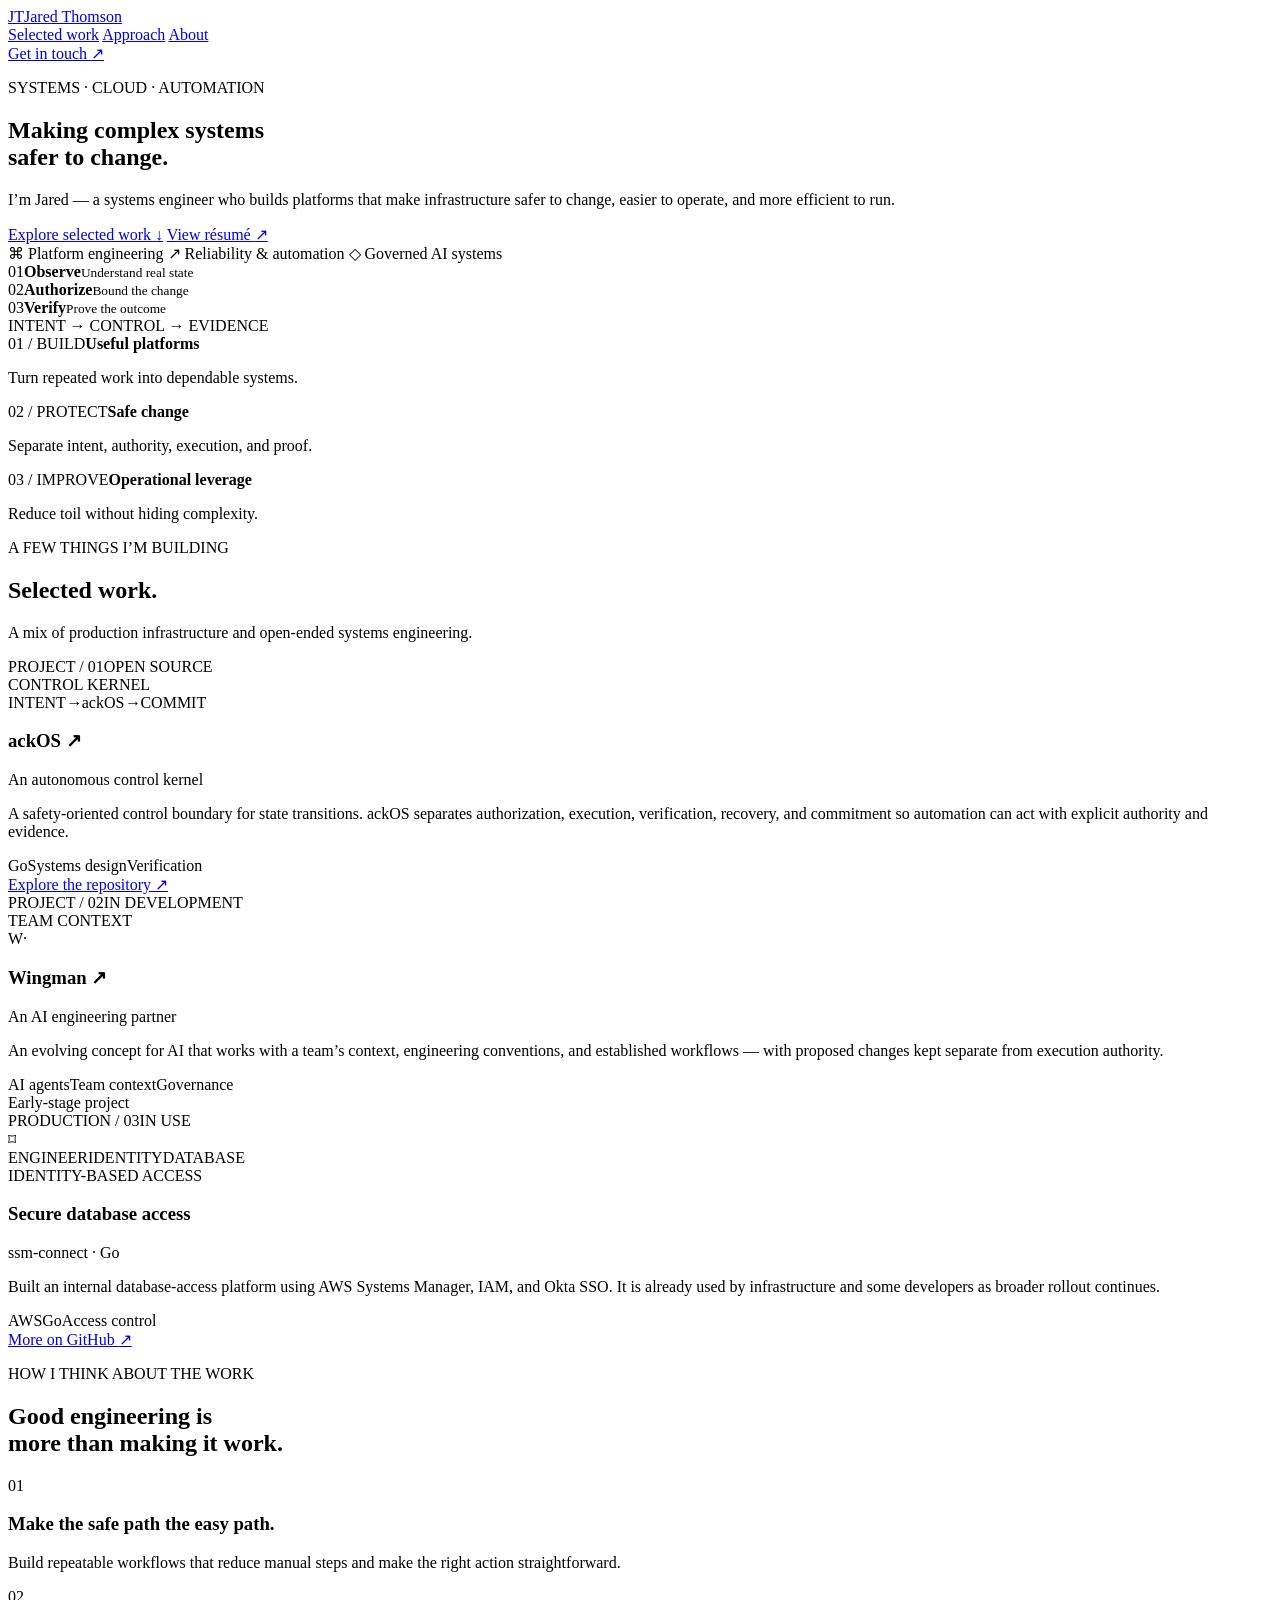
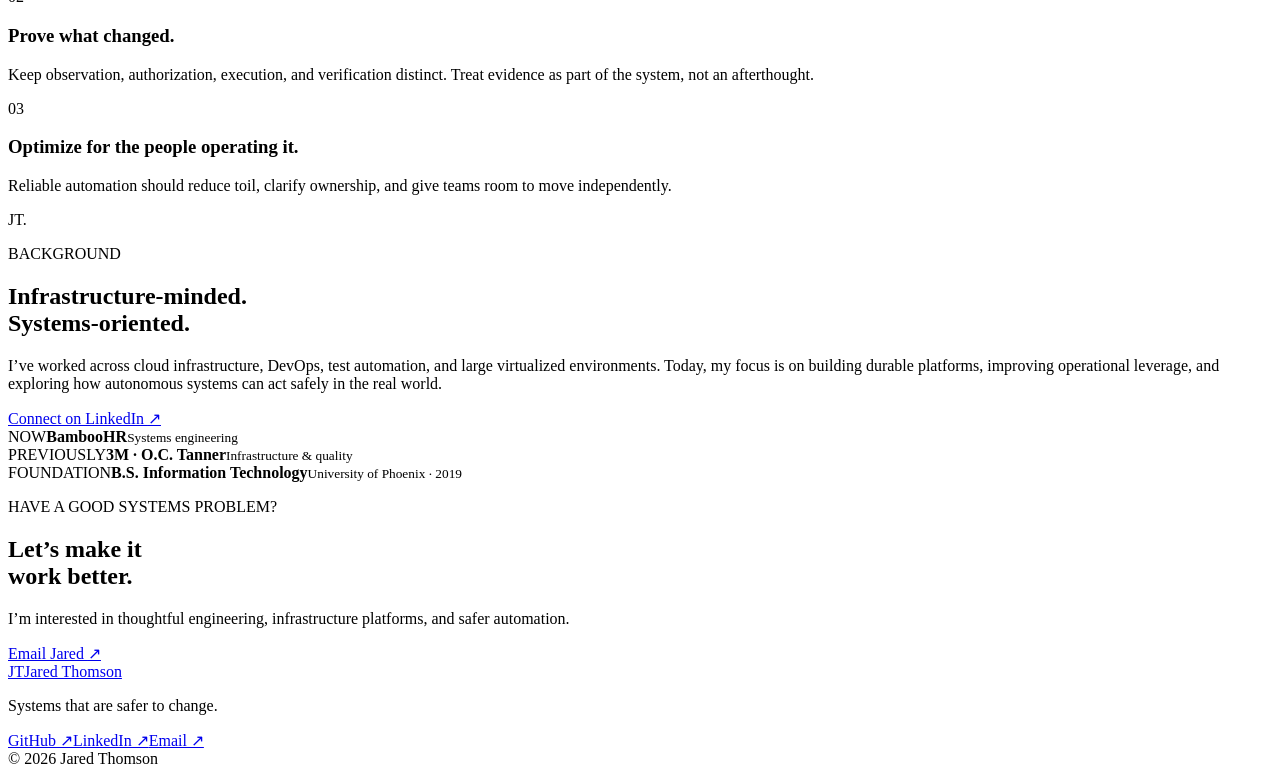
==== index.html @ 45418d06 "Build personal portfolio homepage" ====
<!doctype html>
<html lang="en">
<head>
  <meta charset="utf-8">
  <meta name="viewport" content="width=device-width, initial-scale=1">
  <meta name="theme-color" content="#10151d">
  <meta name="description" content="Jared Thomson — Staff Systems Engineer focused on cloud platforms, infrastructure automation, secure access, and safer systems.">
  <title>Jared Thomson — Systems Engineer</title>
  <link rel="stylesheet" href="styles.css">
  <link rel="preconnect" href="https://fonts.googleapis.com">
  <link rel="preconnect" href="https://fonts.gstatic.com" crossorigin>
  <link href="https://fonts.googleapis.com/css2?family=DM+Mono:wght@400;500&family=Manrope:wght@400;500;600;700;800&display=swap" rel="stylesheet">
</head>
<body>
  <div class="page-shell">
    <header class="site-header">
      <a class="wordmark" href="#top" aria-label="Jared Thomson home"><span class="wordmark-mark">JT</span><span>Jared Thomson</span></a>
      <nav aria-label="Main navigation">
        <a href="#work">Selected work</a>
        <a href="#approach">Approach</a>
        <a href="#about">About</a>
      </nav>
      <a class="header-link" href="mailto:jaredt37@gmail.com">Get in touch <span aria-hidden="true">↗</span></a>
    </header>

    <main id="top">
      <section class="hero">
        <div class="hero-copy">
          <p class="eyebrow"><span class="status-dot"></span> SYSTEMS · CLOUD · AUTOMATION</p>
          <h1>Making complex systems<br><span class="muted">safer to change.</span></h1>
          <p class="hero-lede">I’m Jared — a systems engineer who builds platforms that make infrastructure safer to change, easier to operate, and more efficient to run.</p>
          <div class="hero-actions">
            <a class="button button-primary" href="#work">Explore selected work <span aria-hidden="true">↓</span></a>
            <a class="button button-quiet" href="https://github.com/jaredt87/resume" target="_blank" rel="noreferrer">View résumé <span aria-hidden="true">↗</span></a>
          </div>
          <div class="hero-meta">
            <span><span class="meta-icon">⌘</span> Platform engineering</span>
            <span><span class="meta-icon">↗</span> Reliability &amp; automation</span>
            <span><span class="meta-icon">◇</span> Governed AI systems</span>
          </div>
        </div>
        <div class="hero-visual" aria-label="Illustration of a governed systems workflow">
          <div class="visual-grid"></div>
          <div class="orbit orbit-one"></div><div class="orbit orbit-two"></div>
          <div class="node node-top"><span class="node-icon">01</span><span><b>Observe</b><small>Understand real state</small></span></div>
          <div class="node node-center"><span class="node-icon node-icon-accent">02</span><span><b>Authorize</b><small>Bound the change</small></span></div>
          <div class="node node-bottom"><span class="node-icon">03</span><span><b>Verify</b><small>Prove the outcome</small></span></div>
          <div class="visual-caption"><span class="pulse-line"></span> INTENT → CONTROL → EVIDENCE</div>
        </div>
      </section>

      <section class="signal-row" aria-label="Focus areas">
        <div><span class="signal-label">01 / BUILD</span><strong>Useful platforms</strong><p>Turn repeated work into dependable systems.</p></div>
        <div><span class="signal-label">02 / PROTECT</span><strong>Safe change</strong><p>Separate intent, authority, execution, and proof.</p></div>
        <div><span class="signal-label">03 / IMPROVE</span><strong>Operational leverage</strong><p>Reduce toil without hiding complexity.</p></div>
      </section>

      <section class="section" id="work">
        <div class="section-heading">
          <div><p class="eyebrow">A FEW THINGS I’M BUILDING</p><h2>Selected work<span class="accent">.</span></h2></div>
          <p class="section-intro">A mix of production infrastructure and open-ended systems engineering.</p>
        </div>
        <div class="project-grid">
          <article class="project-card project-featured">
            <div class="card-topline"><span class="project-index">PROJECT / 01</span><span class="tag tag-live">OPEN SOURCE</span></div>
            <div class="project-art art-kernel" aria-hidden="true">
              <div class="kernel-label">CONTROL KERNEL</div>
              <div class="kernel-flow"><span>INTENT</span><i>→</i><span class="kernel-core">ackOS</span><i>→</i><span>COMMIT</span></div>
              <div class="kernel-base"><span></span><span></span><span></span><span></span><span></span></div>
            </div>
            <h3>ackOS <span class="external" aria-hidden="true">↗</span></h3>
            <p class="project-subtitle">An autonomous control kernel</p>
            <p>A safety-oriented control boundary for state transitions. ackOS separates authorization, execution, verification, recovery, and commitment so automation can act with explicit authority and evidence.</p>
            <div class="tag-row"><span>Go</span><span>Systems design</span><span>Verification</span></div>
            <a class="card-link" href="https://github.com/jaredt87/ackOS" target="_blank" rel="noreferrer">Explore the repository <span aria-hidden="true">↗</span></a>
          </article>

          <article class="project-card">
            <div class="card-topline"><span class="project-index">PROJECT / 02</span><span class="tag">IN DEVELOPMENT</span></div>
            <div class="project-art art-wingman" aria-hidden="true">
              <div class="wingman-window"><div class="window-dots"><i></i><i></i><i></i></div><div class="window-line wide"></div><div class="window-line"></div><div class="window-chip">TEAM CONTEXT</div><div class="window-branch"><span></span><span></span><span></span></div></div>
              <div class="wingman-orb">W<span>·</span></div>
            </div>
            <h3>Wingman <span class="external" aria-hidden="true">↗</span></h3>
            <p class="project-subtitle">An AI engineering partner</p>
            <p>An evolving concept for AI that works with a team’s context, engineering conventions, and established workflows — with proposed changes kept separate from execution authority.</p>
            <div class="tag-row"><span>AI agents</span><span>Team context</span><span>Governance</span></div>
            <span class="card-note">Early-stage project</span>
          </article>

          <article class="project-card">
            <div class="card-topline"><span class="project-index">PRODUCTION / 03</span><span class="tag tag-live">IN USE</span></div>
            <div class="project-art art-access" aria-hidden="true">
              <div class="access-lock">⌑</div><div class="access-path"><span>ENGINEER</span><i></i><span>IDENTITY</span><i></i><span>DATABASE</span></div>
              <div class="access-caption">IDENTITY-BASED ACCESS</div>
            </div>
            <h3>Secure database access</h3>
            <p class="project-subtitle">ssm-connect · Go</p>
            <p>Built an internal database-access platform using AWS Systems Manager, IAM, and Okta SSO. It is already used by infrastructure and some developers as broader rollout continues.</p>
            <div class="tag-row"><span>AWS</span><span>Go</span><span>Access control</span></div>
            <a class="card-link" href="https://github.com/jaredt87" target="_blank" rel="noreferrer">More on GitHub <span aria-hidden="true">↗</span></a>
          </article>
        </div>
      </section>

      <section class="approach-section" id="approach">
        <div class="approach-heading"><p class="eyebrow">HOW I THINK ABOUT THE WORK</p><h2>Good engineering is<br>more than making it work.</h2></div>
        <div class="principles">
          <div class="principle"><span class="principle-number">01</span><div><h3>Make the safe path the easy path.</h3><p>Build repeatable workflows that reduce manual steps and make the right action straightforward.</p></div></div>
          <div class="principle"><span class="principle-number">02</span><div><h3>Prove what changed.</h3><p>Keep observation, authorization, execution, and verification distinct. Treat evidence as part of the system, not an afterthought.</p></div></div>
          <div class="principle"><span class="principle-number">03</span><div><h3>Optimize for the people operating it.</h3><p>Reliable automation should reduce toil, clarify ownership, and give teams room to move independently.</p></div></div>
        </div>
      </section>

      <section class="experience-strip" id="about">
        <div class="experience-mark">JT<span>.</span></div>
        <div class="experience-copy"><p class="eyebrow">BACKGROUND</p><h2>Infrastructure-minded.<br>Systems-oriented.</h2><p>I’ve worked across cloud infrastructure, DevOps, test automation, and large virtualized environments. Today, my focus is on building durable platforms, improving operational leverage, and exploring how autonomous systems can act safely in the real world.</p><a class="text-link" href="https://www.linkedin.com/in/jaredthomson1987/" target="_blank" rel="noreferrer">Connect on LinkedIn <span aria-hidden="true">↗</span></a></div>
        <div class="experience-facts">
          <div><span>NOW</span><strong>BambooHR</strong><small>Systems engineering</small></div>
          <div><span>PREVIOUSLY</span><strong>3M · O.C. Tanner</strong><small>Infrastructure &amp; quality</small></div>
          <div><span>FOUNDATION</span><strong>B.S. Information Technology</strong><small>University of Phoenix · 2019</small></div>
        </div>
      </section>

      <section class="contact-section">
        <p class="eyebrow">HAVE A GOOD SYSTEMS PROBLEM?</p>
        <h2>Let’s make it<br><span class="muted">work better.</span></h2>
        <p>I’m interested in thoughtful engineering, infrastructure platforms, and safer automation.</p>
        <a class="button button-primary" href="mailto:jaredt37@gmail.com">Email Jared <span aria-hidden="true">↗</span></a>
      </section>
    </main>

    <footer class="site-footer">
      <a class="wordmark" href="#top"><span class="wordmark-mark">JT</span><span>Jared Thomson</span></a>
      <p>Systems that are safer to change.</p>
      <div class="footer-links"><a href="https://github.com/jaredt87" target="_blank" rel="noreferrer">GitHub ↗</a><a href="https://www.linkedin.com/in/jaredthomson1987/" target="_blank" rel="noreferrer">LinkedIn ↗</a><a href="mailto:jaredt37@gmail.com">Email ↗</a></div>
      <span class="copyright">© <span id="year">2026</span> Jared Thomson</span>
    </footer>
  </div>
  <script>document.getElementById('year').textContent = new Date().getFullYear();</script>
</body>
</html>
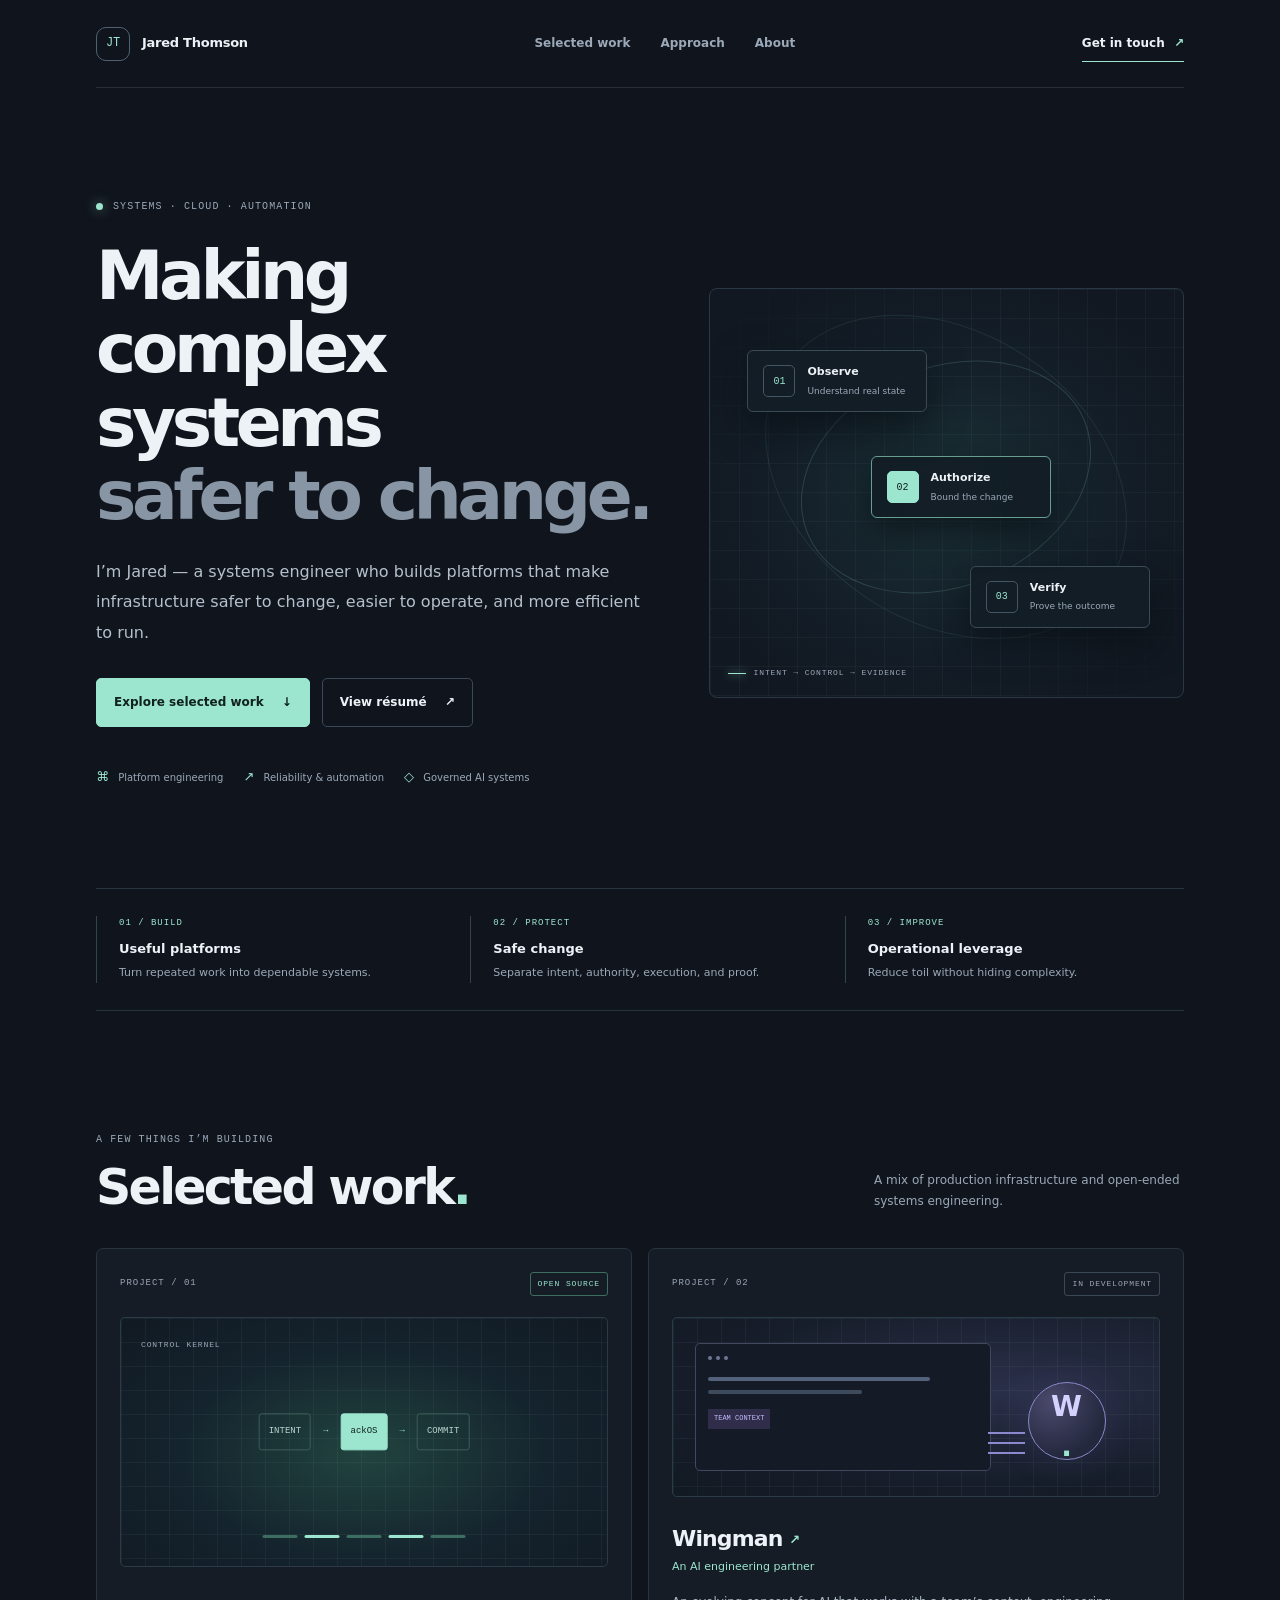
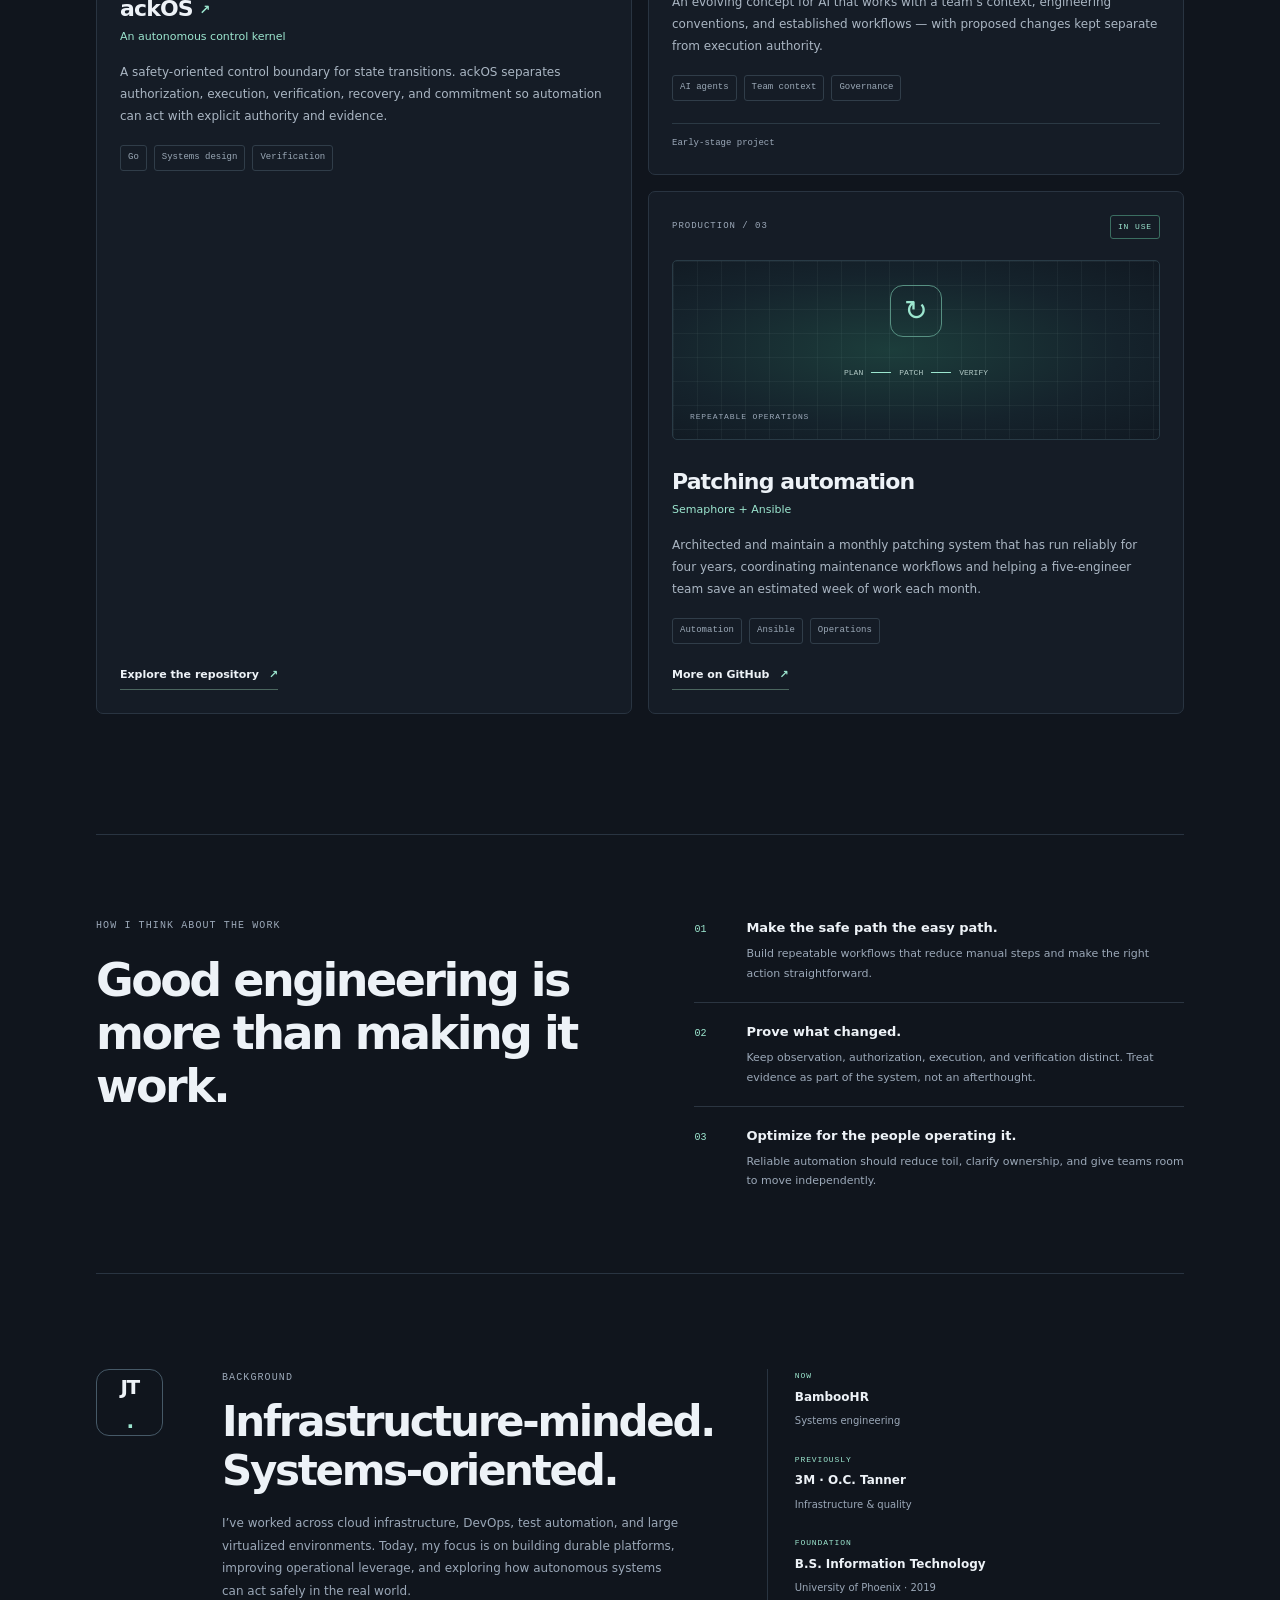
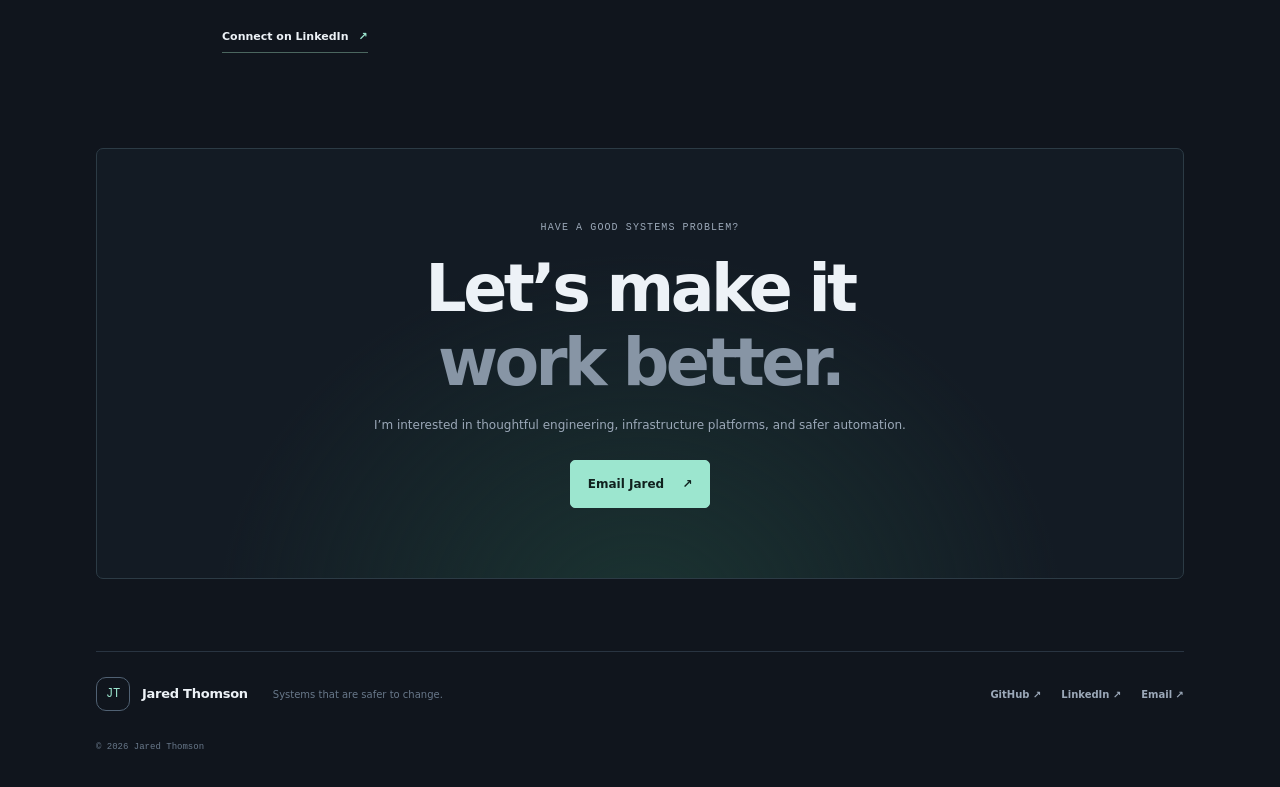
==== commit 76a631ab: "Feature patching automation instead of internal access tool" ====
--- a/index.html
+++ b/index.html
@@ -91,13 +91,13 @@
           <article class="project-card">
             <div class="card-topline"><span class="project-index">PRODUCTION / 03</span><span class="tag tag-live">IN USE</span></div>
             <div class="project-art art-access" aria-hidden="true">
-              <div class="access-lock">⌑</div><div class="access-path"><span>ENGINEER</span><i></i><span>IDENTITY</span><i></i><span>DATABASE</span></div>
-              <div class="access-caption">IDENTITY-BASED ACCESS</div>
+              <div class="access-lock">↻</div><div class="access-path"><span>PLAN</span><i></i><span>PATCH</span><i></i><span>VERIFY</span></div>
+              <div class="access-caption">REPEATABLE OPERATIONS</div>
             </div>
-            <h3>Secure database access</h3>
-            <p class="project-subtitle">ssm-connect · Go</p>
-            <p>Built an internal database-access platform using AWS Systems Manager, IAM, and Okta SSO. It is already used by infrastructure and some developers as broader rollout continues.</p>
-            <div class="tag-row"><span>AWS</span><span>Go</span><span>Access control</span></div>
+            <h3>Patching automation</h3>
+            <p class="project-subtitle">Semaphore + Ansible</p>
+            <p>Architected and maintain a monthly patching system that has run reliably for four years, coordinating maintenance workflows and helping a five-engineer team save an estimated week of work each month.</p>
+            <div class="tag-row"><span>Automation</span><span>Ansible</span><span>Operations</span></div>
             <a class="card-link" href="https://github.com/jaredt87" target="_blank" rel="noreferrer">More on GitHub <span aria-hidden="true">↗</span></a>
           </article>
         </div>
--- a/styles.css
+++ b/styles.css
@@ -0,0 +1 @@
+:root{color-scheme:dark;--bg:#10151d;--panel:#151c26;--panel-2:#1a2430;--line:#293441;--text:#edf2f7;--muted:#9ba8b8;--faint:#68788a;--accent:#9ce6cf;--accent-dark:#1f6658;--mono:"DM Mono",monospace;--sans:"Manrope",system-ui,sans-serif}*{box-sizing:border-box}html{scroll-behavior:smooth;scroll-padding-top:92px}body{margin:0;background:var(--bg);color:var(--text);font-family:var(--sans);font-size:15px;line-height:1.7;-webkit-font-smoothing:antialiased}.page-shell{max-width:1440px;margin:0 auto;padding:0 6.1%}.site-header{height:88px;display:flex;align-items:center;justify-content:space-between;border-bottom:1px solid rgba(153,174,192,.16);gap:24px}.wordmark{display:inline-flex;align-items:center;gap:12px;color:var(--text);text-decoration:none;font-size:13px;font-weight:800;letter-spacing:-.02em;white-space:nowrap}.wordmark-mark{display:grid;place-items:center;width:34px;height:34px;border:1px solid #506173;border-radius:10px;color:var(--accent);font-family:var(--mono);font-size:12px;font-weight:500}.site-header nav,.footer-links{display:flex;align-items:center;gap:30px}.site-header nav a,.header-link,.footer-links a{color:var(--muted);text-decoration:none;font-size:12px;font-weight:600;transition:color .2s}.site-header nav a:hover,.header-link:hover,.footer-links a:hover{color:var(--accent)}.header-link{color:var(--text);border-bottom:1px solid var(--accent);padding:8px 0}.header-link span{color:var(--accent);margin-left:5px}.hero{display:grid;grid-template-columns:1.08fr .92fr;gap:5%;align-items:center;padding:95px 0 80px;min-height:580px}.eyebrow,.signal-label,.project-index,.tag,.visual-caption,.kernel-label,.access-caption,.experience-facts>div>span{font-family:var(--mono);font-size:10px;letter-spacing:.11em;color:var(--muted);font-weight:400}.eyebrow{display:flex;align-items:center;gap:10px;margin:0 0 24px}.status-dot{width:7px;height:7px;border-radius:50%;background:var(--accent);box-shadow:0 0 12px rgba(156,230,207,.55)}h1,h2,h3,p{margin-top:0}h1{font-size:clamp(42px,5.3vw,76px);line-height:1.08;letter-spacing:-.065em;font-weight:700;margin-bottom:25px}.muted{color:#8795a5}.hero-lede{max-width:570px;color:#b5c0cc;font-size:16px;line-height:1.9;margin-bottom:30px}.hero-actions{display:flex;gap:12px;flex-wrap:wrap}.button{display:inline-flex;align-items:center;justify-content:center;gap:18px;padding:13px 17px;border-radius:5px;text-decoration:none;font-size:12px;font-weight:800;transition:transform .2s,background .2s,border-color .2s}.button:hover{transform:translateY(-2px)}.button-primary{background:var(--accent);color:#10211e;border:1px solid var(--accent)}.button-primary:hover{background:#b9f4e2}.button-quiet{color:var(--text);border:1px solid #3b4857;background:transparent}.button-quiet:hover{border-color:var(--accent)}.hero-meta{display:flex;flex-wrap:wrap;gap:20px;margin-top:39px;color:var(--muted);font-size:10px}.meta-icon{color:var(--accent);margin-right:6px;font-size:13px}.hero-visual{position:relative;min-height:375px;overflow:hidden;border:1px solid #2a3744;border-radius:8px;background:radial-gradient(ellipse at 50% 50%,#1c3337 0,#141f29 47%,#111821 80%)}.visual-grid{position:absolute;inset:0;background-image:linear-gradient(rgba(151,177,189,.06) 1px,transparent 1px),linear-gradient(90deg,rgba(151,177,189,.06) 1px,transparent 1px);background-size:29px 29px;mask-image:linear-gradient(135deg,transparent,#000 30%,#000 75%,transparent)}.orbit{position:absolute;left:50%;top:46%;border:1px solid rgba(156,230,207,.17);border-radius:50%;transform:translate(-50%,-50%) rotate(-22deg)}.orbit-one{width:300px;height:220px}.orbit-two{width:390px;height:290px;transform:translate(-50%,-50%) rotate(34deg);border-color:rgba(156,230,207,.09)}.node{position:absolute;display:flex;align-items:center;gap:12px;padding:12px 15px;border:1px solid #3a4b56;background:rgba(19,29,38,.94);border-radius:6px;box-shadow:0 14px 35px #080d13aa;min-width:180px}.node b{display:block;font-size:11px;font-weight:700}.node small{display:block;color:var(--muted);font-size:9px;margin-top:2px}.node-icon{display:grid;place-items:center;width:32px;height:32px;border:1px solid #445665;border-radius:5px;color:var(--accent);font-family:var(--mono);font-size:10px}.node-icon-accent{background:var(--accent);color:#10211e;border-color:var(--accent)}.node-top{left:8%;top:15%}.node-center{left:34%;top:41%;z-index:2;border-color:#679e90}.node-bottom{right:7%;bottom:17%}.visual-caption{position:absolute;bottom:17px;left:18px;display:flex;align-items:center;gap:8px;font-size:8px}.pulse-line{width:18px;height:1px;background:var(--accent);box-shadow:0 0 8px var(--accent)}.signal-row{display:grid;grid-template-columns:repeat(3,1fr);border-top:1px solid var(--line);border-bottom:1px solid var(--line);padding:27px 0;gap:35px}.signal-row>div{padding-left:22px;border-left:1px solid #35424f}.signal-label{display:block;color:var(--accent);margin-bottom:7px;font-size:9px}.signal-row strong{display:block;font-size:13px;margin-bottom:4px}.signal-row p{margin:0;color:var(--muted);font-size:11px}.section{padding:105px 0}.section-heading{display:flex;justify-content:space-between;align-items:end;gap:30px;margin-bottom:32px}.section-heading .eyebrow{margin-bottom:12px}h2{font-size:clamp(32px,4vw,49px);line-height:1.15;letter-spacing:-.055em;margin-bottom:0}.accent{color:var(--accent)}.section-intro{max-width:310px;color:var(--muted);font-size:12px;margin:0 0 5px}.project-grid{display:grid;grid-template-columns:repeat(2,minmax(0,1fr));gap:16px}.project-card{display:flex;flex-direction:column;align-items:flex-start;background:var(--panel);border:1px solid var(--line);border-radius:7px;padding:23px;min-width:0;transition:border-color .2s,transform .2s}.project-card:hover{border-color:#526d71;transform:translateY(-3px)}.project-featured{grid-row:span 2}.card-topline{width:100%;display:flex;align-items:center;justify-content:space-between;gap:12px}.project-index{font-size:9px}.tag{font-size:8px;border:1px solid #3a4855;border-radius:3px;padding:4px 7px;white-space:nowrap}.tag-live{color:var(--accent);border-color:#3b6e61}.project-art{position:relative;width:100%;height:180px;margin:21px 0 23px;border-radius:5px;overflow:hidden;border:1px solid #293b46;background:#111922}.art-kernel{height:250px;background:radial-gradient(ellipse at 50% 55%,#21443f,#14232d 55%,#111922)}.art-kernel:before,.art-wingman:before,.art-access:before{content:"";position:absolute;inset:0;background-image:linear-gradient(rgba(162,197,191,.06) 1px,transparent 1px),linear-gradient(90deg,rgba(162,197,191,.06) 1px,transparent 1px);background-size:24px 24px}.kernel-label{position:absolute;top:20px;left:20px;font-size:8px}.kernel-flow{position:absolute;top:46%;left:50%;transform:translate(-50%,-50%);display:flex;align-items:center;gap:12px;font-family:var(--mono);font-size:9px;white-space:nowrap}.kernel-flow span{border:1px solid #3d5c59;padding:10px 9px;color:#b8d6cf;border-radius:3px}.kernel-flow i{font-style:normal;color:var(--accent)}.kernel-flow .kernel-core{background:var(--accent);color:#10211e;border-color:var(--accent);font-weight:500}.kernel-base{position:absolute;bottom:28px;left:50%;transform:translateX(-50%);display:flex;gap:7px}.kernel-base span{height:3px;width:35px;background:#3b6e61;border-radius:5px}.kernel-base span:nth-child(2),.kernel-base span:nth-child(4){background:var(--accent)}.project-card h3{font-size:22px;letter-spacing:-.04em;margin:0 0 1px}.external{font-size:13px;color:var(--accent);vertical-align:middle}.project-subtitle{color:var(--accent);font-size:11px;margin-bottom:14px}.project-card>p:not(.project-subtitle){font-size:12px;color:#aab6c3;line-height:1.85;margin-bottom:18px}.tag-row{display:flex;flex-wrap:wrap;gap:7px;margin-bottom:22px}.tag-row span{font-family:var(--mono);font-size:9px;color:#9ba9b7;border:1px solid #303d49;border-radius:3px;padding:4px 7px}.card-link,.text-link{margin-top:auto;display:inline-flex;gap:10px;align-items:center;color:var(--text);text-decoration:none;font-size:11px;font-weight:800;border-bottom:1px solid #4b665f;padding-bottom:5px}.card-link span,.text-link span{color:var(--accent)}.card-note{font-family:var(--mono);font-size:9px;color:var(--muted);border-top:1px solid #2b3944;padding-top:12px;width:100%;margin-top:auto}.art-wingman{background:radial-gradient(ellipse at 70% 40%,#2b304a,#171e2b 60%,#111922)}.wingman-window{position:absolute;top:25px;left:22px;width:61%;height:128px;background:#141b27;border:1px solid #41475e;border-radius:5px;padding:12px}.window-dots{display:flex;gap:4px;margin-bottom:17px}.window-dots i{width:4px;height:4px;border-radius:50%;background:#6d7895}.window-line{height:4px;width:57%;background:#3d4b5d;border-radius:3px;margin:9px 0}.window-line.wide{width:82%;background:#53617a}.window-chip{display:inline-block;font-family:var(--mono);font-size:7px;color:#c3bdfb;background:#302d4b;padding:4px 6px;margin-top:6px}.window-branch{position:absolute;right:-35px;bottom:16px;display:flex;flex-direction:column;gap:8px}.window-branch span{width:37px;height:2px;background:#8e8ad0}.wingman-orb{position:absolute;right:11%;top:36%;display:grid;place-items:center;width:78px;height:78px;border:1px solid #8c88c8;border-radius:50%;background:radial-gradient(circle at 30% 25%,#4a496d,#24283d 70%);box-shadow:0 0 36px #6663a52b;font-size:28px;font-weight:800;color:#d4d1ff}.wingman-orb span{color:var(--accent)}.art-access{background:radial-gradient(ellipse at 45% 50%,#1c3d3b,#15232c 60%,#111922)}.access-lock{position:absolute;top:24px;left:50%;transform:translateX(-50%);display:grid;place-items:center;width:52px;height:52px;border:1px solid #579082;border-radius:13px;color:var(--accent);font-size:28px}.access-path{position:absolute;left:50%;top:59%;transform:translateX(-50%);display:flex;align-items:center;gap:8px;white-space:nowrap;font-family:var(--mono);font-size:8px;color:#b2c9c6}.access-path i{width:20px;height:1px;background:var(--accent)}.access-caption{position:absolute;bottom:15px;left:17px;font-size:8px}.approach-section{border-top:1px solid var(--line);border-bottom:1px solid var(--line);padding:82px 0;display:grid;grid-template-columns:1fr 1fr;gap:10%}.approach-heading .eyebrow{margin-bottom:20px}.approach-heading h2{font-size:clamp(31px,3.7vw,46px)}.principles{display:flex;flex-direction:column}.principle{display:grid;grid-template-columns:38px 1fr;gap:14px;padding:18px 0;border-bottom:1px solid #2b3541}.principle:first-child{padding-top:0}.principle:last-child{border-bottom:0;padding-bottom:0}.principle-number{font-family:var(--mono);font-size:10px;color:var(--accent);padding-top:4px}.principle h3{font-size:13px;margin:0 0 5px}.principle p{font-size:11px;color:var(--muted);line-height:1.8;margin:0}.experience-strip{padding:95px 0;display:grid;grid-template-columns:90px 1fr .82fr;gap:36px;align-items:start}.experience-mark{width:67px;height:67px;display:grid;place-items:center;border:1px solid #465967;border-radius:13px;font-size:20px;font-weight:800;letter-spacing:-.08em}.experience-mark span{color:var(--accent)}.experience-copy .eyebrow{margin-bottom:12px}.experience-copy h2{font-size:clamp(30px,3.5vw,42px);margin-bottom:17px}.experience-copy>p:not(.eyebrow){max-width:460px;color:var(--muted);font-size:12px;line-height:1.9;margin-bottom:20px}.experience-facts{border-left:1px solid var(--line);padding-left:27px;display:flex;flex-direction:column;gap:20px}.experience-facts>div>span{display:block;font-size:8px;color:var(--accent);margin-bottom:4px}.experience-facts strong{display:block;font-size:12px}.experience-facts small{color:var(--muted);font-size:10px}.contact-section{text-align:center;border:1px solid #2c3b45;border-radius:7px;padding:70px 20px;margin:0 0 72px;background:radial-gradient(ellipse at 50% 110%,#1b3432 0,transparent 55%),#131b24}.contact-section .eyebrow{justify-content:center;margin-bottom:16px}.contact-section h2{font-size:clamp(42px,6vw,65px);margin-bottom:14px}.contact-section>p:not(.eyebrow){color:var(--muted);font-size:12px;margin-bottom:24px}.site-footer{border-top:1px solid var(--line);padding:25px 0 32px;display:flex;align-items:center;gap:25px;flex-wrap:wrap}.site-footer>p{margin:0;color:var(--faint);font-size:10px}.footer-links{margin-left:auto;gap:20px}.footer-links a{font-size:10px}.copyright{width:100%;color:var(--faint);font-family:var(--mono);font-size:9px;margin-top:4px}@media(min-width:1200px){.page-shell{padding:0 7.5%}.hero{padding-top:110px;padding-bottom:100px}.hero-visual{min-height:410px}.section{padding:120px 0}}@media(max-width:850px){.page-shell{padding:0 5%}.site-header{height:75px}.site-header nav{gap:16px}.site-header nav a{font-size:11px}.hero{grid-template-columns:1fr;gap:40px;padding:75px 0 65px}.hero-visual{min-height:350px}.hero-copy{max-width:700px}.signal-row{gap:17px}.section{padding:80px 0}.experience-strip{grid-template-columns:70px 1fr;gap:25px}.experience-facts{grid-column:2;border-left:0;border-top:1px solid var(--line);padding:20px 0 0;display:grid;grid-template-columns:repeat(3,1fr);gap:12px}.approach-section{gap:6%}}@media(max-width:600px){.site-header{height:auto;min-height:74px;flex-wrap:wrap;padding:17px 0;gap:12px}.site-header nav{order:3;width:100%;justify-content:space-between;padding-top:7px}.header-link{font-size:10px}.hero{padding:62px 0 50px;gap:32px}.hero h1{font-size:clamp(39px,11vw,56px)}.hero-lede{font-size:14px}.hero-meta{gap:12px 17px}.hero-visual{min-height:305px}.node{min-width:152px;padding:9px 10px;gap:8px}.node b{font-size:10px}.node small{font-size:8px}.node-icon{width:27px;height:27px}.node-top{left:4%;top:13%}.node-center{left:25%;top:41%}.node-bottom{right:3%;bottom:14%}.orbit-one{width:250px;height:180px}.orbit-two{width:300px;height:230px}.signal-row{grid-template-columns:1fr;gap:19px;padding:24px 0}.signal-row>div{padding-left:15px}.section{padding:67px 0}.section-heading{display:block}.section-intro{margin-top:16px}.project-grid{grid-template-columns:1fr}.project-featured{grid-row:auto}.project-art{height:170px}.art-kernel{height:210px}.approach-section{grid-template-columns:1fr;gap:35px;padding:65px 0}.experience-strip{grid-template-columns:1fr;padding:68px 0;gap:22px}.experience-mark{width:54px;height:54px}.experience-facts{grid-column:1;grid-template-columns:1fr;gap:16px}.contact-section{padding:55px 17px;margin-bottom:50px}.site-footer{gap:15px}.site-footer>p{width:100%;order:3}.footer-links{margin-left:0;gap:14px}.copyright{margin-top:0}}@media(prefers-reduced-motion:reduce){html{scroll-behavior:auto}*,*:before,*:after{transition:none!important;animation:none!important}}
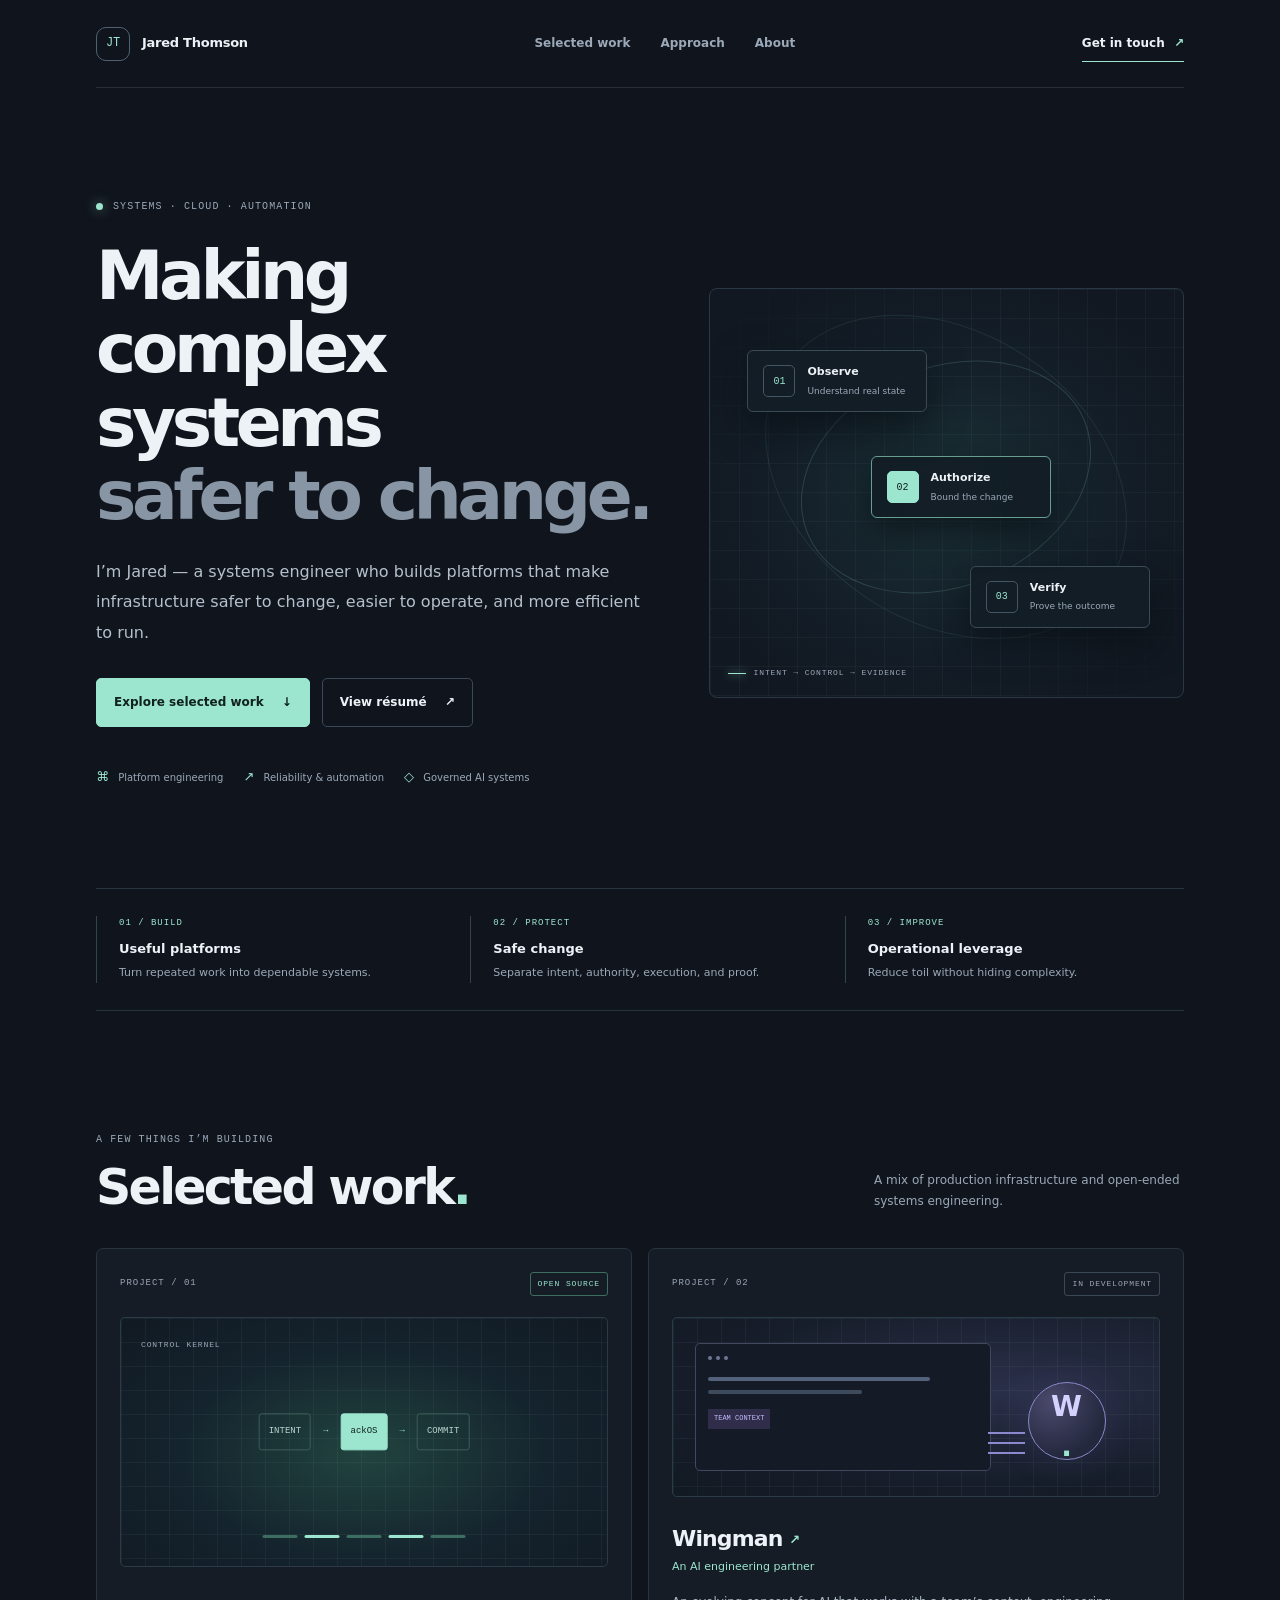
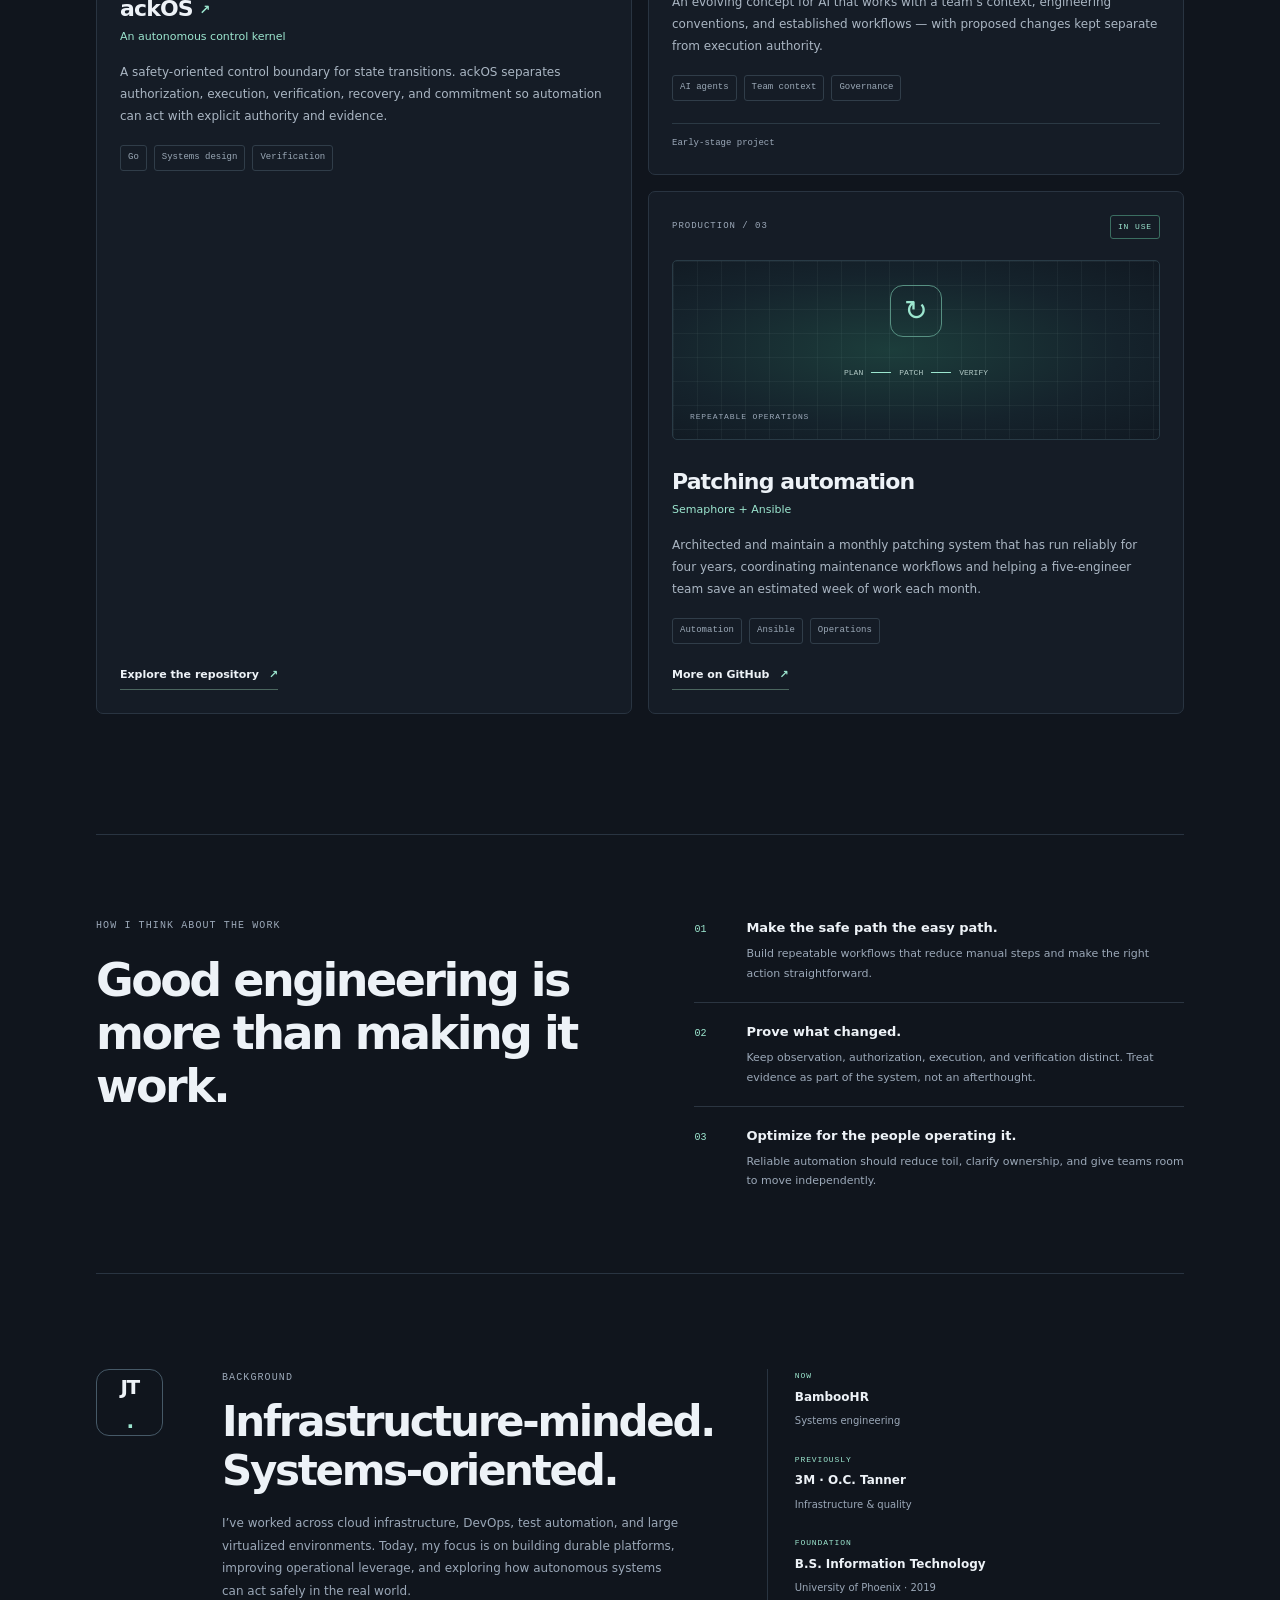
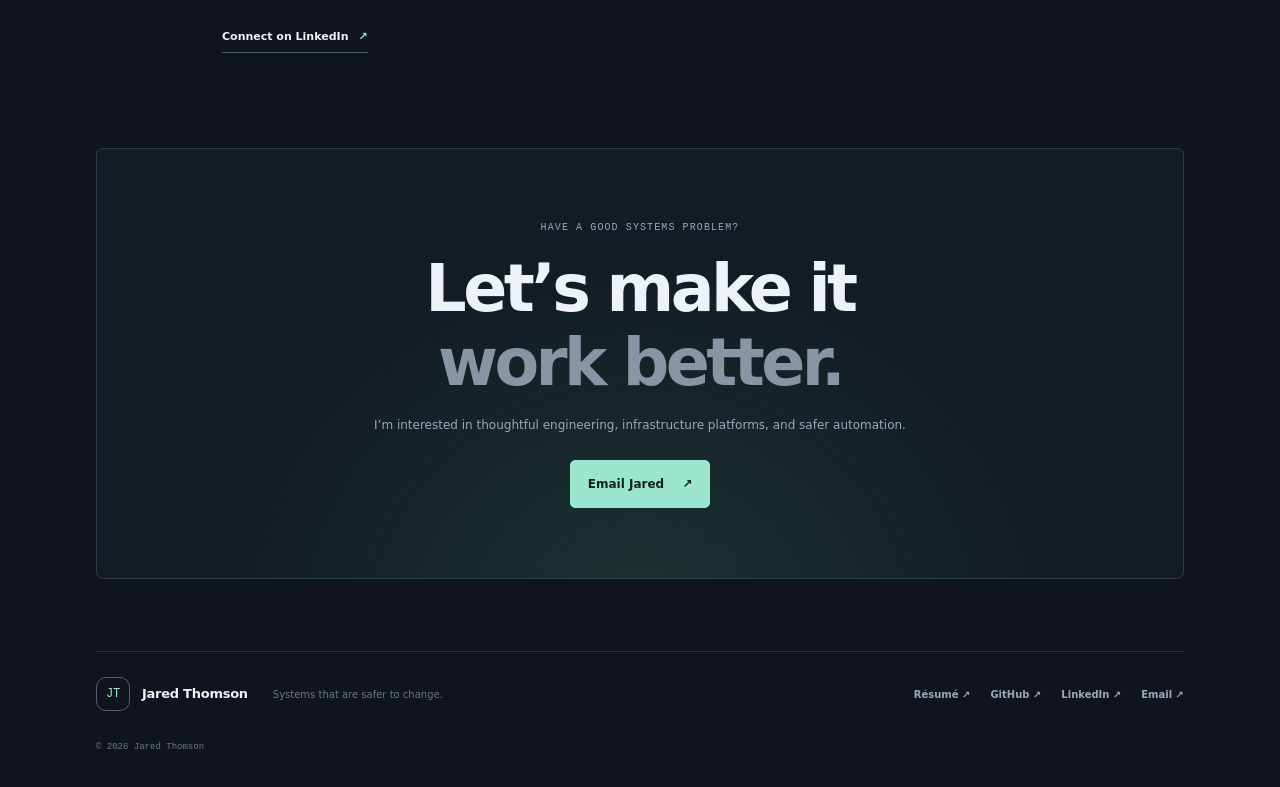
==== commit cedf4b3e: "Add résumé link to portfolio footer" ====
--- a/index.html
+++ b/index.html
@@ -31,7 +31,7 @@
           <p class="hero-lede">I’m Jared — a systems engineer who builds platforms that make infrastructure safer to change, easier to operate, and more efficient to run.</p>
           <div class="hero-actions">
             <a class="button button-primary" href="#work">Explore selected work <span aria-hidden="true">↓</span></a>
-            <a class="button button-quiet" href="https://github.com/jaredt87/resume" target="_blank" rel="noreferrer">View résumé <span aria-hidden="true">↗</span></a>
+            <a class="button button-quiet" href="resume.html">View résumé <span aria-hidden="true">↗</span></a>
           </div>
           <div class="hero-meta">
             <span><span class="meta-icon">⌘</span> Platform engineering</span>
@@ -133,7 +133,7 @@
     <footer class="site-footer">
       <a class="wordmark" href="#top"><span class="wordmark-mark">JT</span><span>Jared Thomson</span></a>
       <p>Systems that are safer to change.</p>
-      <div class="footer-links"><a href="https://github.com/jaredt87" target="_blank" rel="noreferrer">GitHub ↗</a><a href="https://www.linkedin.com/in/jaredthomson1987/" target="_blank" rel="noreferrer">LinkedIn ↗</a><a href="mailto:jaredt37@gmail.com">Email ↗</a></div>
+      <div class="footer-links"><a href="resume.html">Résumé ↗</a><a href="https://github.com/jaredt87" target="_blank" rel="noreferrer">GitHub ↗</a><a href="https://www.linkedin.com/in/jaredthomson1987/" target="_blank" rel="noreferrer">LinkedIn ↗</a><a href="mailto:jaredt37@gmail.com">Email ↗</a></div>
       <span class="copyright">© <span id="year">2026</span> Jared Thomson</span>
     </footer>
   </div>
--- a/styles.css
+++ b/styles.css
@@ -1 +1,3 @@
-:root{color-scheme:dark;--bg:#10151d;--panel:#151c26;--panel-2:#1a2430;--line:#293441;--text:#edf2f7;--muted:#9ba8b8;--faint:#68788a;--accent:#9ce6cf;--accent-dark:#1f6658;--mono:"DM Mono",monospace;--sans:"Manrope",system-ui,sans-serif}*{box-sizing:border-box}html{scroll-behavior:smooth;scroll-padding-top:92px}body{margin:0;background:var(--bg);color:var(--text);font-family:var(--sans);font-size:15px;line-height:1.7;-webkit-font-smoothing:antialiased}.page-shell{max-width:1440px;margin:0 auto;padding:0 6.1%}.site-header{height:88px;display:flex;align-items:center;justify-content:space-between;border-bottom:1px solid rgba(153,174,192,.16);gap:24px}.wordmark{display:inline-flex;align-items:center;gap:12px;color:var(--text);text-decoration:none;font-size:13px;font-weight:800;letter-spacing:-.02em;white-space:nowrap}.wordmark-mark{display:grid;place-items:center;width:34px;height:34px;border:1px solid #506173;border-radius:10px;color:var(--accent);font-family:var(--mono);font-size:12px;font-weight:500}.site-header nav,.footer-links{display:flex;align-items:center;gap:30px}.site-header nav a,.header-link,.footer-links a{color:var(--muted);text-decoration:none;font-size:12px;font-weight:600;transition:color .2s}.site-header nav a:hover,.header-link:hover,.footer-links a:hover{color:var(--accent)}.header-link{color:var(--text);border-bottom:1px solid var(--accent);padding:8px 0}.header-link span{color:var(--accent);margin-left:5px}.hero{display:grid;grid-template-columns:1.08fr .92fr;gap:5%;align-items:center;padding:95px 0 80px;min-height:580px}.eyebrow,.signal-label,.project-index,.tag,.visual-caption,.kernel-label,.access-caption,.experience-facts>div>span{font-family:var(--mono);font-size:10px;letter-spacing:.11em;color:var(--muted);font-weight:400}.eyebrow{display:flex;align-items:center;gap:10px;margin:0 0 24px}.status-dot{width:7px;height:7px;border-radius:50%;background:var(--accent);box-shadow:0 0 12px rgba(156,230,207,.55)}h1,h2,h3,p{margin-top:0}h1{font-size:clamp(42px,5.3vw,76px);line-height:1.08;letter-spacing:-.065em;font-weight:700;margin-bottom:25px}.muted{color:#8795a5}.hero-lede{max-width:570px;color:#b5c0cc;font-size:16px;line-height:1.9;margin-bottom:30px}.hero-actions{display:flex;gap:12px;flex-wrap:wrap}.button{display:inline-flex;align-items:center;justify-content:center;gap:18px;padding:13px 17px;border-radius:5px;text-decoration:none;font-size:12px;font-weight:800;transition:transform .2s,background .2s,border-color .2s}.button:hover{transform:translateY(-2px)}.button-primary{background:var(--accent);color:#10211e;border:1px solid var(--accent)}.button-primary:hover{background:#b9f4e2}.button-quiet{color:var(--text);border:1px solid #3b4857;background:transparent}.button-quiet:hover{border-color:var(--accent)}.hero-meta{display:flex;flex-wrap:wrap;gap:20px;margin-top:39px;color:var(--muted);font-size:10px}.meta-icon{color:var(--accent);margin-right:6px;font-size:13px}.hero-visual{position:relative;min-height:375px;overflow:hidden;border:1px solid #2a3744;border-radius:8px;background:radial-gradient(ellipse at 50% 50%,#1c3337 0,#141f29 47%,#111821 80%)}.visual-grid{position:absolute;inset:0;background-image:linear-gradient(rgba(151,177,189,.06) 1px,transparent 1px),linear-gradient(90deg,rgba(151,177,189,.06) 1px,transparent 1px);background-size:29px 29px;mask-image:linear-gradient(135deg,transparent,#000 30%,#000 75%,transparent)}.orbit{position:absolute;left:50%;top:46%;border:1px solid rgba(156,230,207,.17);border-radius:50%;transform:translate(-50%,-50%) rotate(-22deg)}.orbit-one{width:300px;height:220px}.orbit-two{width:390px;height:290px;transform:translate(-50%,-50%) rotate(34deg);border-color:rgba(156,230,207,.09)}.node{position:absolute;display:flex;align-items:center;gap:12px;padding:12px 15px;border:1px solid #3a4b56;background:rgba(19,29,38,.94);border-radius:6px;box-shadow:0 14px 35px #080d13aa;min-width:180px}.node b{display:block;font-size:11px;font-weight:700}.node small{display:block;color:var(--muted);font-size:9px;margin-top:2px}.node-icon{display:grid;place-items:center;width:32px;height:32px;border:1px solid #445665;border-radius:5px;color:var(--accent);font-family:var(--mono);font-size:10px}.node-icon-accent{background:var(--accent);color:#10211e;border-color:var(--accent)}.node-top{left:8%;top:15%}.node-center{left:34%;top:41%;z-index:2;border-color:#679e90}.node-bottom{right:7%;bottom:17%}.visual-caption{position:absolute;bottom:17px;left:18px;display:flex;align-items:center;gap:8px;font-size:8px}.pulse-line{width:18px;height:1px;background:var(--accent);box-shadow:0 0 8px var(--accent)}.signal-row{display:grid;grid-template-columns:repeat(3,1fr);border-top:1px solid var(--line);border-bottom:1px solid var(--line);padding:27px 0;gap:35px}.signal-row>div{padding-left:22px;border-left:1px solid #35424f}.signal-label{display:block;color:var(--accent);margin-bottom:7px;font-size:9px}.signal-row strong{display:block;font-size:13px;margin-bottom:4px}.signal-row p{margin:0;color:var(--muted);font-size:11px}.section{padding:105px 0}.section-heading{display:flex;justify-content:space-between;align-items:end;gap:30px;margin-bottom:32px}.section-heading .eyebrow{margin-bottom:12px}h2{font-size:clamp(32px,4vw,49px);line-height:1.15;letter-spacing:-.055em;margin-bottom:0}.accent{color:var(--accent)}.section-intro{max-width:310px;color:var(--muted);font-size:12px;margin:0 0 5px}.project-grid{display:grid;grid-template-columns:repeat(2,minmax(0,1fr));gap:16px}.project-card{display:flex;flex-direction:column;align-items:flex-start;background:var(--panel);border:1px solid var(--line);border-radius:7px;padding:23px;min-width:0;transition:border-color .2s,transform .2s}.project-card:hover{border-color:#526d71;transform:translateY(-3px)}.project-featured{grid-row:span 2}.card-topline{width:100%;display:flex;align-items:center;justify-content:space-between;gap:12px}.project-index{font-size:9px}.tag{font-size:8px;border:1px solid #3a4855;border-radius:3px;padding:4px 7px;white-space:nowrap}.tag-live{color:var(--accent);border-color:#3b6e61}.project-art{position:relative;width:100%;height:180px;margin:21px 0 23px;border-radius:5px;overflow:hidden;border:1px solid #293b46;background:#111922}.art-kernel{height:250px;background:radial-gradient(ellipse at 50% 55%,#21443f,#14232d 55%,#111922)}.art-kernel:before,.art-wingman:before,.art-access:before{content:"";position:absolute;inset:0;background-image:linear-gradient(rgba(162,197,191,.06) 1px,transparent 1px),linear-gradient(90deg,rgba(162,197,191,.06) 1px,transparent 1px);background-size:24px 24px}.kernel-label{position:absolute;top:20px;left:20px;font-size:8px}.kernel-flow{position:absolute;top:46%;left:50%;transform:translate(-50%,-50%);display:flex;align-items:center;gap:12px;font-family:var(--mono);font-size:9px;white-space:nowrap}.kernel-flow span{border:1px solid #3d5c59;padding:10px 9px;color:#b8d6cf;border-radius:3px}.kernel-flow i{font-style:normal;color:var(--accent)}.kernel-flow .kernel-core{background:var(--accent);color:#10211e;border-color:var(--accent);font-weight:500}.kernel-base{position:absolute;bottom:28px;left:50%;transform:translateX(-50%);display:flex;gap:7px}.kernel-base span{height:3px;width:35px;background:#3b6e61;border-radius:5px}.kernel-base span:nth-child(2),.kernel-base span:nth-child(4){background:var(--accent)}.project-card h3{font-size:22px;letter-spacing:-.04em;margin:0 0 1px}.external{font-size:13px;color:var(--accent);vertical-align:middle}.project-subtitle{color:var(--accent);font-size:11px;margin-bottom:14px}.project-card>p:not(.project-subtitle){font-size:12px;color:#aab6c3;line-height:1.85;margin-bottom:18px}.tag-row{display:flex;flex-wrap:wrap;gap:7px;margin-bottom:22px}.tag-row span{font-family:var(--mono);font-size:9px;color:#9ba9b7;border:1px solid #303d49;border-radius:3px;padding:4px 7px}.card-link,.text-link{margin-top:auto;display:inline-flex;gap:10px;align-items:center;color:var(--text);text-decoration:none;font-size:11px;font-weight:800;border-bottom:1px solid #4b665f;padding-bottom:5px}.card-link span,.text-link span{color:var(--accent)}.card-note{font-family:var(--mono);font-size:9px;color:var(--muted);border-top:1px solid #2b3944;padding-top:12px;width:100%;margin-top:auto}.art-wingman{background:radial-gradient(ellipse at 70% 40%,#2b304a,#171e2b 60%,#111922)}.wingman-window{position:absolute;top:25px;left:22px;width:61%;height:128px;background:#141b27;border:1px solid #41475e;border-radius:5px;padding:12px}.window-dots{display:flex;gap:4px;margin-bottom:17px}.window-dots i{width:4px;height:4px;border-radius:50%;background:#6d7895}.window-line{height:4px;width:57%;background:#3d4b5d;border-radius:3px;margin:9px 0}.window-line.wide{width:82%;background:#53617a}.window-chip{display:inline-block;font-family:var(--mono);font-size:7px;color:#c3bdfb;background:#302d4b;padding:4px 6px;margin-top:6px}.window-branch{position:absolute;right:-35px;bottom:16px;display:flex;flex-direction:column;gap:8px}.window-branch span{width:37px;height:2px;background:#8e8ad0}.wingman-orb{position:absolute;right:11%;top:36%;display:grid;place-items:center;width:78px;height:78px;border:1px solid #8c88c8;border-radius:50%;background:radial-gradient(circle at 30% 25%,#4a496d,#24283d 70%);box-shadow:0 0 36px #6663a52b;font-size:28px;font-weight:800;color:#d4d1ff}.wingman-orb span{color:var(--accent)}.art-access{background:radial-gradient(ellipse at 45% 50%,#1c3d3b,#15232c 60%,#111922)}.access-lock{position:absolute;top:24px;left:50%;transform:translateX(-50%);display:grid;place-items:center;width:52px;height:52px;border:1px solid #579082;border-radius:13px;color:var(--accent);font-size:28px}.access-path{position:absolute;left:50%;top:59%;transform:translateX(-50%);display:flex;align-items:center;gap:8px;white-space:nowrap;font-family:var(--mono);font-size:8px;color:#b2c9c6}.access-path i{width:20px;height:1px;background:var(--accent)}.access-caption{position:absolute;bottom:15px;left:17px;font-size:8px}.approach-section{border-top:1px solid var(--line);border-bottom:1px solid var(--line);padding:82px 0;display:grid;grid-template-columns:1fr 1fr;gap:10%}.approach-heading .eyebrow{margin-bottom:20px}.approach-heading h2{font-size:clamp(31px,3.7vw,46px)}.principles{display:flex;flex-direction:column}.principle{display:grid;grid-template-columns:38px 1fr;gap:14px;padding:18px 0;border-bottom:1px solid #2b3541}.principle:first-child{padding-top:0}.principle:last-child{border-bottom:0;padding-bottom:0}.principle-number{font-family:var(--mono);font-size:10px;color:var(--accent);padding-top:4px}.principle h3{font-size:13px;margin:0 0 5px}.principle p{font-size:11px;color:var(--muted);line-height:1.8;margin:0}.experience-strip{padding:95px 0;display:grid;grid-template-columns:90px 1fr .82fr;gap:36px;align-items:start}.experience-mark{width:67px;height:67px;display:grid;place-items:center;border:1px solid #465967;border-radius:13px;font-size:20px;font-weight:800;letter-spacing:-.08em}.experience-mark span{color:var(--accent)}.experience-copy .eyebrow{margin-bottom:12px}.experience-copy h2{font-size:clamp(30px,3.5vw,42px);margin-bottom:17px}.experience-copy>p:not(.eyebrow){max-width:460px;color:var(--muted);font-size:12px;line-height:1.9;margin-bottom:20px}.experience-facts{border-left:1px solid var(--line);padding-left:27px;display:flex;flex-direction:column;gap:20px}.experience-facts>div>span{display:block;font-size:8px;color:var(--accent);margin-bottom:4px}.experience-facts strong{display:block;font-size:12px}.experience-facts small{color:var(--muted);font-size:10px}.contact-section{text-align:center;border:1px solid #2c3b45;border-radius:7px;padding:70px 20px;margin:0 0 72px;background:radial-gradient(ellipse at 50% 110%,#1b3432 0,transparent 55%),#131b24}.contact-section .eyebrow{justify-content:center;margin-bottom:16px}.contact-section h2{font-size:clamp(42px,6vw,65px);margin-bottom:14px}.contact-section>p:not(.eyebrow){color:var(--muted);font-size:12px;margin-bottom:24px}.site-footer{border-top:1px solid var(--line);padding:25px 0 32px;display:flex;align-items:center;gap:25px;flex-wrap:wrap}.site-footer>p{margin:0;color:var(--faint);font-size:10px}.footer-links{margin-left:auto;gap:20px}.footer-links a{font-size:10px}.copyright{width:100%;color:var(--faint);font-family:var(--mono);font-size:9px;margin-top:4px}@media(min-width:1200px){.page-shell{padding:0 7.5%}.hero{padding-top:110px;padding-bottom:100px}.hero-visual{min-height:410px}.section{padding:120px 0}}@media(max-width:850px){.page-shell{padding:0 5%}.site-header{height:75px}.site-header nav{gap:16px}.site-header nav a{font-size:11px}.hero{grid-template-columns:1fr;gap:40px;padding:75px 0 65px}.hero-visual{min-height:350px}.hero-copy{max-width:700px}.signal-row{gap:17px}.section{padding:80px 0}.experience-strip{grid-template-columns:70px 1fr;gap:25px}.experience-facts{grid-column:2;border-left:0;border-top:1px solid var(--line);padding:20px 0 0;display:grid;grid-template-columns:repeat(3,1fr);gap:12px}.approach-section{gap:6%}}@media(max-width:600px){.site-header{height:auto;min-height:74px;flex-wrap:wrap;padding:17px 0;gap:12px}.site-header nav{order:3;width:100%;justify-content:space-between;padding-top:7px}.header-link{font-size:10px}.hero{padding:62px 0 50px;gap:32px}.hero h1{font-size:clamp(39px,11vw,56px)}.hero-lede{font-size:14px}.hero-meta{gap:12px 17px}.hero-visual{min-height:305px}.node{min-width:152px;padding:9px 10px;gap:8px}.node b{font-size:10px}.node small{font-size:8px}.node-icon{width:27px;height:27px}.node-top{left:4%;top:13%}.node-center{left:25%;top:41%}.node-bottom{right:3%;bottom:14%}.orbit-one{width:250px;height:180px}.orbit-two{width:300px;height:230px}.signal-row{grid-template-columns:1fr;gap:19px;padding:24px 0}.signal-row>div{padding-left:15px}.section{padding:67px 0}.section-heading{display:block}.section-intro{margin-top:16px}.project-grid{grid-template-columns:1fr}.project-featured{grid-row:auto}.project-art{height:170px}.art-kernel{height:210px}.approach-section{grid-template-columns:1fr;gap:35px;padding:65px 0}.experience-strip{grid-template-columns:1fr;padding:68px 0;gap:22px}.experience-mark{width:54px;height:54px}.experience-facts{grid-column:1;grid-template-columns:1fr;gap:16px}.contact-section{padding:55px 17px;margin-bottom:50px}.site-footer{gap:15px}.site-footer>p{width:100%;order:3}.footer-links{margin-left:0;gap:14px}.copyright{margin-top:0}}@media(prefers-reduced-motion:reduce){html{scroll-behavior:auto}*,*:before,*:after{transition:none!important;animation:none!important}}+:root{color-scheme:dark;--bg:#10151d;--panel:#151c26;--panel-2:#1a2430;--line:#293441;--text:#edf2f7;--muted:#9ba8b8;--faint:#68788a;--accent:#9ce6cf;--accent-dark:#1f6658;--mono:"DM Mono",monospace;--sans:"Manrope",system-ui,sans-serif}*{box-sizing:border-box}html{scroll-behavior:smooth;scroll-padding-top:92px}body{margin:0;background:var(--bg);color:var(--text);font-family:var(--sans);font-size:15px;line-height:1.7;-webkit-font-smoothing:antialiased}.page-shell{max-width:1440px;margin:0 auto;padding:0 6.1%}.site-header{height:88px;display:flex;align-items:center;justify-content:space-between;border-bottom:1px solid rgba(153,174,192,.16);gap:24px}.wordmark{display:inline-flex;align-items:center;gap:12px;color:var(--text);text-decoration:none;font-size:13px;font-weight:800;letter-spacing:-.02em;white-space:nowrap}.wordmark-mark{display:grid;place-items:center;width:34px;height:34px;border:1px solid #506173;border-radius:10px;color:var(--accent);font-family:var(--mono);font-size:12px;font-weight:500}.site-header nav,.footer-links{display:flex;align-items:center;gap:30px}.site-header nav a,.header-link,.footer-links a{color:var(--muted);text-decoration:none;font-size:12px;font-weight:600;transition:color .2s}.site-header nav a:hover,.header-link:hover,.footer-links a:hover{color:var(--accent)}.header-link{color:var(--text);border-bottom:1px solid var(--accent);padding:8px 0}.header-link span{color:var(--accent);margin-left:5px}.hero{display:grid;grid-template-columns:1.08fr .92fr;gap:5%;align-items:center;padding:95px 0 80px;min-height:580px}.eyebrow,.signal-label,.project-index,.tag,.visual-caption,.kernel-label,.access-caption,.experience-facts>div>span{font-family:var(--mono);font-size:10px;letter-spacing:.11em;color:var(--muted);font-weight:400}.eyebrow{display:flex;align-items:center;gap:10px;margin:0 0 24px}.status-dot{width:7px;height:7px;border-radius:50%;background:var(--accent);box-shadow:0 0 12px rgba(156,230,207,.55)}h1,h2,h3,p{margin-top:0}h1{font-size:clamp(42px,5.3vw,76px);line-height:1.08;letter-spacing:-.065em;font-weight:700;margin-bottom:25px}.muted{color:#8795a5}.hero-lede{max-width:570px;color:#b5c0cc;font-size:16px;line-height:1.9;margin-bottom:30px}.hero-actions{display:flex;gap:12px;flex-wrap:wrap}.button{display:inline-flex;align-items:center;justify-content:center;gap:18px;padding:13px 17px;border-radius:5px;text-decoration:none;font-size:12px;font-weight:800;transition:transform .2s,background .2s,border-color .2s}.button:hover{transform:translateY(-2px)}.button-primary{background:var(--accent);color:#10211e;border:1px solid var(--accent)}.button-primary:hover{background:#b9f4e2}.button-quiet{color:var(--text);border:1px solid #3b4857;background:transparent}.button-quiet:hover{border-color:var(--accent)}.hero-meta{display:flex;flex-wrap:wrap;gap:20px;margin-top:39px;color:var(--muted);font-size:10px}.meta-icon{color:var(--accent);margin-right:6px;font-size:13px}.hero-visual{position:relative;min-height:375px;overflow:hidden;border:1px solid #2a3744;border-radius:8px;background:radial-gradient(ellipse at 50% 50%,#1c3337 0,#141f29 47%,#111821 80%)}.visual-grid{position:absolute;inset:0;background-image:linear-gradient(rgba(151,177,189,.06) 1px,transparent 1px),linear-gradient(90deg,rgba(151,177,189,.06) 1px,transparent 1px);background-size:29px 29px;mask-image:linear-gradient(135deg,transparent,#000 30%,#000 75%,transparent)}.orbit{position:absolute;left:50%;top:46%;border:1px solid rgba(156,230,207,.17);border-radius:50%;transform:translate(-50%,-50%) rotate(-22deg)}.orbit-one{width:300px;height:220px}.orbit-two{width:390px;height:290px;transform:translate(-50%,-50%) rotate(34deg);border-color:rgba(156,230,207,.09)}.node{position:absolute;display:flex;align-items:center;gap:12px;padding:12px 15px;border:1px solid #3a4b56;background:rgba(19,29,38,.94);border-radius:6px;box-shadow:0 14px 35px #080d13aa;min-width:180px}.node b{display:block;font-size:11px;font-weight:700}.node small{display:block;color:var(--muted);font-size:9px;margin-top:2px}.node-icon{display:grid;place-items:center;width:32px;height:32px;border:1px solid #445665;border-radius:5px;color:var(--accent);font-family:var(--mono);font-size:10px}.node-icon-accent{background:var(--accent);color:#10211e;border-color:var(--accent)}.node-top{left:8%;top:15%}.node-center{left:34%;top:41%;z-index:2;border-color:#679e90}.node-bottom{right:7%;bottom:17%}.visual-caption{position:absolute;bottom:17px;left:18px;display:flex;align-items:center;gap:8px;font-size:8px}.pulse-line{width:18px;height:1px;background:var(--accent);box-shadow:0 0 8px var(--accent)}.signal-row{display:grid;grid-template-columns:repeat(3,1fr);border-top:1px solid var(--line);border-bottom:1px solid var(--line);padding:27px 0;gap:35px}.signal-row>div{padding-left:22px;border-left:1px solid #35424f}.signal-label{display:block;color:var(--accent);margin-bottom:7px;font-size:9px}.signal-row strong{display:block;font-size:13px;margin-bottom:4px}.signal-row p{margin:0;color:var(--muted);font-size:11px}.section{padding:105px 0}.section-heading{display:flex;justify-content:space-between;align-items:end;gap:30px;margin-bottom:32px}.section-heading .eyebrow{margin-bottom:12px}h2{font-size:clamp(32px,4vw,49px);line-height:1.15;letter-spacing:-.055em;margin-bottom:0}.accent{color:var(--accent)}.section-intro{max-width:310px;color:var(--muted);font-size:12px;margin:0 0 5px}.project-grid{display:grid;grid-template-columns:repeat(2,minmax(0,1fr));gap:16px}.project-card{display:flex;flex-direction:column;align-items:flex-start;background:var(--panel);border:1px solid var(--line);border-radius:7px;padding:23px;min-width:0;transition:border-color .2s,transform .2s}.project-card:hover{border-color:#526d71;transform:translateY(-3px)}.project-featured{grid-row:span 2}.card-topline{width:100%;display:flex;align-items:center;justify-content:space-between;gap:12px}.project-index{font-size:9px}.tag{font-size:8px;border:1px solid #3a4855;border-radius:3px;padding:4px 7px;white-space:nowrap}.tag-live{color:var(--accent);border-color:#3b6e61}.project-art{position:relative;width:100%;height:180px;margin:21px 0 23px;border-radius:5px;overflow:hidden;border:1px solid #293b46;background:#111922}.art-kernel{height:250px;background:radial-gradient(ellipse at 50% 55%,#21443f,#14232d 55%,#111922)}.art-kernel:before,.art-wingman:before,.art-access:before{content:"";position:absolute;inset:0;background-image:linear-gradient(rgba(162,197,191,.06) 1px,transparent 1px),linear-gradient(90deg,rgba(162,197,191,.06) 1px,transparent 1px);background-size:24px 24px}.kernel-label{position:absolute;top:20px;left:20px;font-size:8px}.kernel-flow{position:absolute;top:46%;left:50%;transform:translate(-50%,-50%);display:flex;align-items:center;gap:12px;font-family:var(--mono);font-size:9px;white-space:nowrap}.kernel-flow span{border:1px solid #3d5c59;padding:10px 9px;color:#b8d6cf;border-radius:3px}.kernel-flow i{font-style:normal;color:var(--accent)}.kernel-flow .kernel-core{background:var(--accent);color:#10211e;border-color:var(--accent);font-weight:500}.kernel-base{position:absolute;bottom:28px;left:50%;transform:translateX(-50%);display:flex;gap:7px}.kernel-base span{height:3px;width:35px;background:#3b6e61;border-radius:5px}.kernel-base span:nth-child(2),.kernel-base span:nth-child(4){background:var(--accent)}.project-card h3{font-size:22px;letter-spacing:-.04em;margin:0 0 1px}.external{font-size:13px;color:var(--accent);vertical-align:middle}.project-subtitle{color:var(--accent);font-size:11px;margin-bottom:14px}.project-card>p:not(.project-subtitle){font-size:12px;color:#aab6c3;line-height:1.85;margin-bottom:18px}.tag-row{display:flex;flex-wrap:wrap;gap:7px;margin-bottom:22px}.tag-row span{font-family:var(--mono);font-size:9px;color:#9ba9b7;border:1px solid #303d49;border-radius:3px;padding:4px 7px}.card-link,.text-link{margin-top:auto;display:inline-flex;gap:10px;align-items:center;color:var(--text);text-decoration:none;font-size:11px;font-weight:800;border-bottom:1px solid #4b665f;padding-bottom:5px}.card-link span,.text-link span{color:var(--accent)}.card-note{font-family:var(--mono);font-size:9px;color:var(--muted);border-top:1px solid #2b3944;padding-top:12px;width:100%;margin-top:auto}.art-wingman{background:radial-gradient(ellipse at 70% 40%,#2b304a,#171e2b 60%,#111922)}.wingman-window{position:absolute;top:25px;left:22px;width:61%;height:128px;background:#141b27;border:1px solid #41475e;border-radius:5px;padding:12px}.window-dots{display:flex;gap:4px;margin-bottom:17px}.window-dots i{width:4px;height:4px;border-radius:50%;background:#6d7895}.window-line{height:4px;width:57%;background:#3d4b5d;border-radius:3px;margin:9px 0}.window-line.wide{width:82%;background:#53617a}.window-chip{display:inline-block;font-family:var(--mono);font-size:7px;color:#c3bdfb;background:#302d4b;padding:4px 6px;margin-top:6px}.window-branch{position:absolute;right:-35px;bottom:16px;display:flex;flex-direction:column;gap:8px}.window-branch span{width:37px;height:2px;background:#8e8ad0}.wingman-orb{position:absolute;right:11%;top:36%;display:grid;place-items:center;width:78px;height:78px;border:1px solid #8c88c8;border-radius:50%;background:radial-gradient(circle at 30% 25%,#4a496d,#24283d 70%);box-shadow:0 0 36px #6663a52b;font-size:28px;font-weight:800;color:#d4d1ff}.wingman-orb span{color:var(--accent)}.art-access{background:radial-gradient(ellipse at 45% 50%,#1c3d3b,#15232c 60%,#111922)}.access-lock{position:absolute;top:24px;left:50%;transform:translateX(-50%);display:grid;place-items:center;width:52px;height:52px;border:1px solid #579082;border-radius:13px;color:var(--accent);font-size:28px}.access-path{position:absolute;left:50%;top:59%;transform:translateX(-50%);display:flex;align-items:center;gap:8px;white-space:nowrap;font-family:var(--mono);font-size:8px;color:#b2c9c6}.access-path i{width:20px;height:1px;background:var(--accent)}.access-caption{position:absolute;bottom:15px;left:17px;font-size:8px}.approach-section{border-top:1px solid var(--line);border-bottom:1px solid var(--line);padding:82px 0;display:grid;grid-template-columns:1fr 1fr;gap:10%}.approach-heading .eyebrow{margin-bottom:20px}.approach-heading h2{font-size:clamp(31px,3.7vw,46px)}.principles{display:flex;flex-direction:column}.principle{display:grid;grid-template-columns:38px 1fr;gap:14px;padding:18px 0;border-bottom:1px solid #2b3541}.principle:first-child{padding-top:0}.principle:last-child{border-bottom:0;padding-bottom:0}.principle-number{font-family:var(--mono);font-size:10px;color:var(--accent);padding-top:4px}.principle h3{font-size:13px;margin:0 0 5px}.principle p{font-size:11px;color:var(--muted);line-height:1.8;margin:0}.experience-strip{padding:95px 0;display:grid;grid-template-columns:90px 1fr .82fr;gap:36px;align-items:start}.experience-mark{width:67px;height:67px;display:grid;place-items:center;border:1px solid #465967;border-radius:13px;font-size:20px;font-weight:800;letter-spacing:-.08em}.experience-mark span{color:var(--accent)}.experience-copy .eyebrow{margin-bottom:12px}.experience-copy h2{font-size:clamp(30px,3.5vw,42px);margin-bottom:17px}.experience-copy>p:not(.eyebrow){max-width:460px;color:var(--muted);font-size:12px;line-height:1.9;margin-bottom:20px}.experience-facts{border-left:1px solid var(--line);padding-left:27px;display:flex;flex-direction:column;gap:20px}.experience-facts>div>span{display:block;font-size:8px;color:var(--accent);margin-bottom:4px}.experience-facts strong{display:block;font-size:12px}.experience-facts small{color:var(--muted);font-size:10px}.contact-section{text-align:center;border:1px solid #2c3b45;border-radius:7px;padding:70px 20px;margin:0 0 72px;background:radial-gradient(ellipse at 50% 110%,#1b3432 0,transparent 55%),#131b24}.contact-section .eyebrow{justify-content:center;margin-bottom:16px}.contact-section h2{font-size:clamp(42px,6vw,65px);margin-bottom:14px}.contact-section>p:not(.eyebrow){color:var(--muted);font-size:12px;margin-bottom:24px}.site-footer{border-top:1px solid var(--line);padding:25px 0 32px;display:flex;align-items:center;gap:25px;flex-wrap:wrap}.site-footer>p{margin:0;color:var(--faint);font-size:10px}.footer-links{margin-left:auto;gap:20px}.footer-links a{font-size:10px}.copyright{width:100%;color:var(--faint);font-family:var(--mono);font-size:9px;margin-top:4px}@media(min-width:1200px){.page-shell{padding:0 7.5%}.hero{padding-top:110px;padding-bottom:100px}.hero-visual{min-height:410px}.section{padding:120px 0}}@media(max-width:850px){.page-shell{padding:0 5%}.site-header{height:75px}.site-header nav{gap:16px}.site-header nav a{font-size:11px}.hero{grid-template-columns:1fr;gap:40px;padding:75px 0 65px}.hero-visual{min-height:350px}.hero-copy{max-width:700px}.signal-row{gap:17px}.section{padding:80px 0}.experience-strip{grid-template-columns:70px 1fr;gap:25px}.experience-facts{grid-column:2;border-left:0;border-top:1px solid var(--line);padding:20px 0 0;display:grid;grid-template-columns:repeat(3,1fr);gap:12px}.approach-section{gap:6%}}@media(max-width:600px){.site-header{height:auto;min-height:74px;flex-wrap:wrap;padding:17px 0;gap:12px}.site-header nav{order:3;width:100%;justify-content:space-between;padding-top:7px}.header-link{font-size:10px}.hero{padding:62px 0 50px;gap:32px}.hero h1{font-size:clamp(39px,11vw,56px)}.hero-lede{font-size:14px}.hero-meta{gap:12px 17px}.hero-visual{min-height:305px}.node{min-width:152px;padding:9px 10px;gap:8px}.node b{font-size:10px}.node small{font-size:8px}.node-icon{width:27px;height:27px}.node-top{left:4%;top:13%}.node-center{left:25%;top:41%}.node-bottom{right:3%;bottom:14%}.orbit-one{width:250px;height:180px}.orbit-two{width:300px;height:230px}.signal-row{grid-template-columns:1fr;gap:19px;padding:24px 0}.signal-row>div{padding-left:15px}.section{padding:67px 0}.section-heading{display:block}.section-intro{margin-top:16px}.project-grid{grid-template-columns:1fr}.project-featured{grid-row:auto}.project-art{height:170px}.art-kernel{height:210px}.approach-section{grid-template-columns:1fr;gap:35px;padding:65px 0}.experience-strip{grid-template-columns:1fr;padding:68px 0;gap:22px}.experience-mark{width:54px;height:54px}.experience-facts{grid-column:1;grid-template-columns:1fr;gap:16px}.contact-section{padding:55px 17px;margin-bottom:50px}.site-footer{gap:15px}.site-footer>p{width:100%;order:3}.footer-links{margin-left:0;gap:14px}.copyright{margin-top:0}}@media(prefers-reduced-motion:reduce){html{scroll-behavior:auto}*,*:before,*:after{transition:none!important;animation:none!important}}
+/* Résumé page */
+.resume-page{max-width:900px;margin:0 auto;padding:72px 0 80px}.resume-top{display:flex;align-items:flex-start;justify-content:space-between;gap:24px;padding-bottom:32px;border-bottom:1px solid var(--line)}.resume-top .eyebrow{margin-bottom:16px}.resume-top h1{font-size:clamp(40px,5vw,62px);margin-bottom:8px}.resume-role{color:var(--muted);font-size:14px;margin-bottom:15px}.resume-contact{display:flex;flex-wrap:wrap;gap:10px;color:var(--faint);font-size:11px;margin-bottom:0}.resume-contact a,.resume-project h3 a{color:var(--accent);text-decoration:none}.print-button{white-space:nowrap;margin-top:28px}.resume-section{padding:32px 0;border-bottom:1px solid var(--line)}.resume-section h2{font-size:24px;margin-bottom:20px}.resume-summary,.skills-copy{font-size:13px;line-height:1.95;color:#c1cbd5;max-width:820px;margin-bottom:0}.impact-list,.resume-job ul{padding-left:20px;margin:0;color:#b5c0cc;font-size:12px;line-height:1.9}.impact-list li,.resume-job li{padding-left:5px;margin-bottom:9px}.impact-list li:last-child,.resume-job li:last-child{margin-bottom:0}.resume-job{padding:0 0 25px;margin-bottom:25px;border-bottom:1px solid #29333e}.resume-job:last-child{padding-bottom:0;margin-bottom:0;border-bottom:0}.job-meta{display:flex;justify-content:space-between;gap:20px;flex-wrap:wrap;font-family:var(--mono);font-size:9px;letter-spacing:.08em;color:var(--accent);margin-bottom:5px}.job-location{color:var(--muted)}.resume-job h3,.resume-project h3,.education-row h3{font-size:16px;letter-spacing:-.02em;margin:0 0 12px}.resume-job strong{color:#e1e8ee}.resume-project{padding:15px 0;border-bottom:1px solid #29333e}.resume-project:last-child{border-bottom:0;padding-bottom:0}.resume-project h3{margin-bottom:7px}.resume-project p,.education-row p,.education-detail{font-size:12px;color:var(--muted);line-height:1.85;margin:0}.education-row{display:flex;justify-content:space-between;gap:20px}.education-row h3{margin-bottom:4px}.education-row>span{font-family:var(--mono);font-size:10px;color:var(--accent)}.education-detail{margin-top:8px}.resume-bottom{display:flex;justify-content:space-between;gap:20px;padding-top:25px}@media(max-width:600px){.resume-page{padding:50px 0 60px}.resume-top{display:block}.print-button{margin-top:22px}.resume-section{padding:27px 0}.resume-section h2{font-size:22px}.resume-contact{gap:7px}.job-meta{gap:5px}.resume-bottom{flex-direction:column;align-items:flex-start}}@media print{body{background:#fff;color:#15191d;font-size:10pt}.page-shell{max-width:none;padding:0}.site-header,.site-footer,.print-button,.resume-bottom{display:none!important}.resume-page{max-width:none;padding:0}.resume-top,.resume-section,.resume-job{border-color:#ddd}.eyebrow,.resume-role,.resume-contact,.resume-contact a,.resume-summary,.skills-copy,.impact-list,.resume-job ul,.resume-project p,.education-row p,.education-detail,.job-location{color:#333!important}.resume-top h1,h2,.resume-job h3,.resume-project h3,.education-row h3{color:#111!important}.accent,.job-meta,.education-row>span{color:#333!important}.resume-section{break-inside:auto}.resume-job{break-inside:avoid}.resume-job li{margin-bottom:3px}.resume-section{padding:15px 0}.resume-section h2{font-size:17pt;margin-bottom:10px}.resume-top h1{font-size:28pt}.resume-top{padding-bottom:14px}.resume-summary,.skills-copy,.impact-list,.resume-job ul,.resume-project p{font-size:9pt;line-height:1.5}.job-meta{font-size:8pt}}
